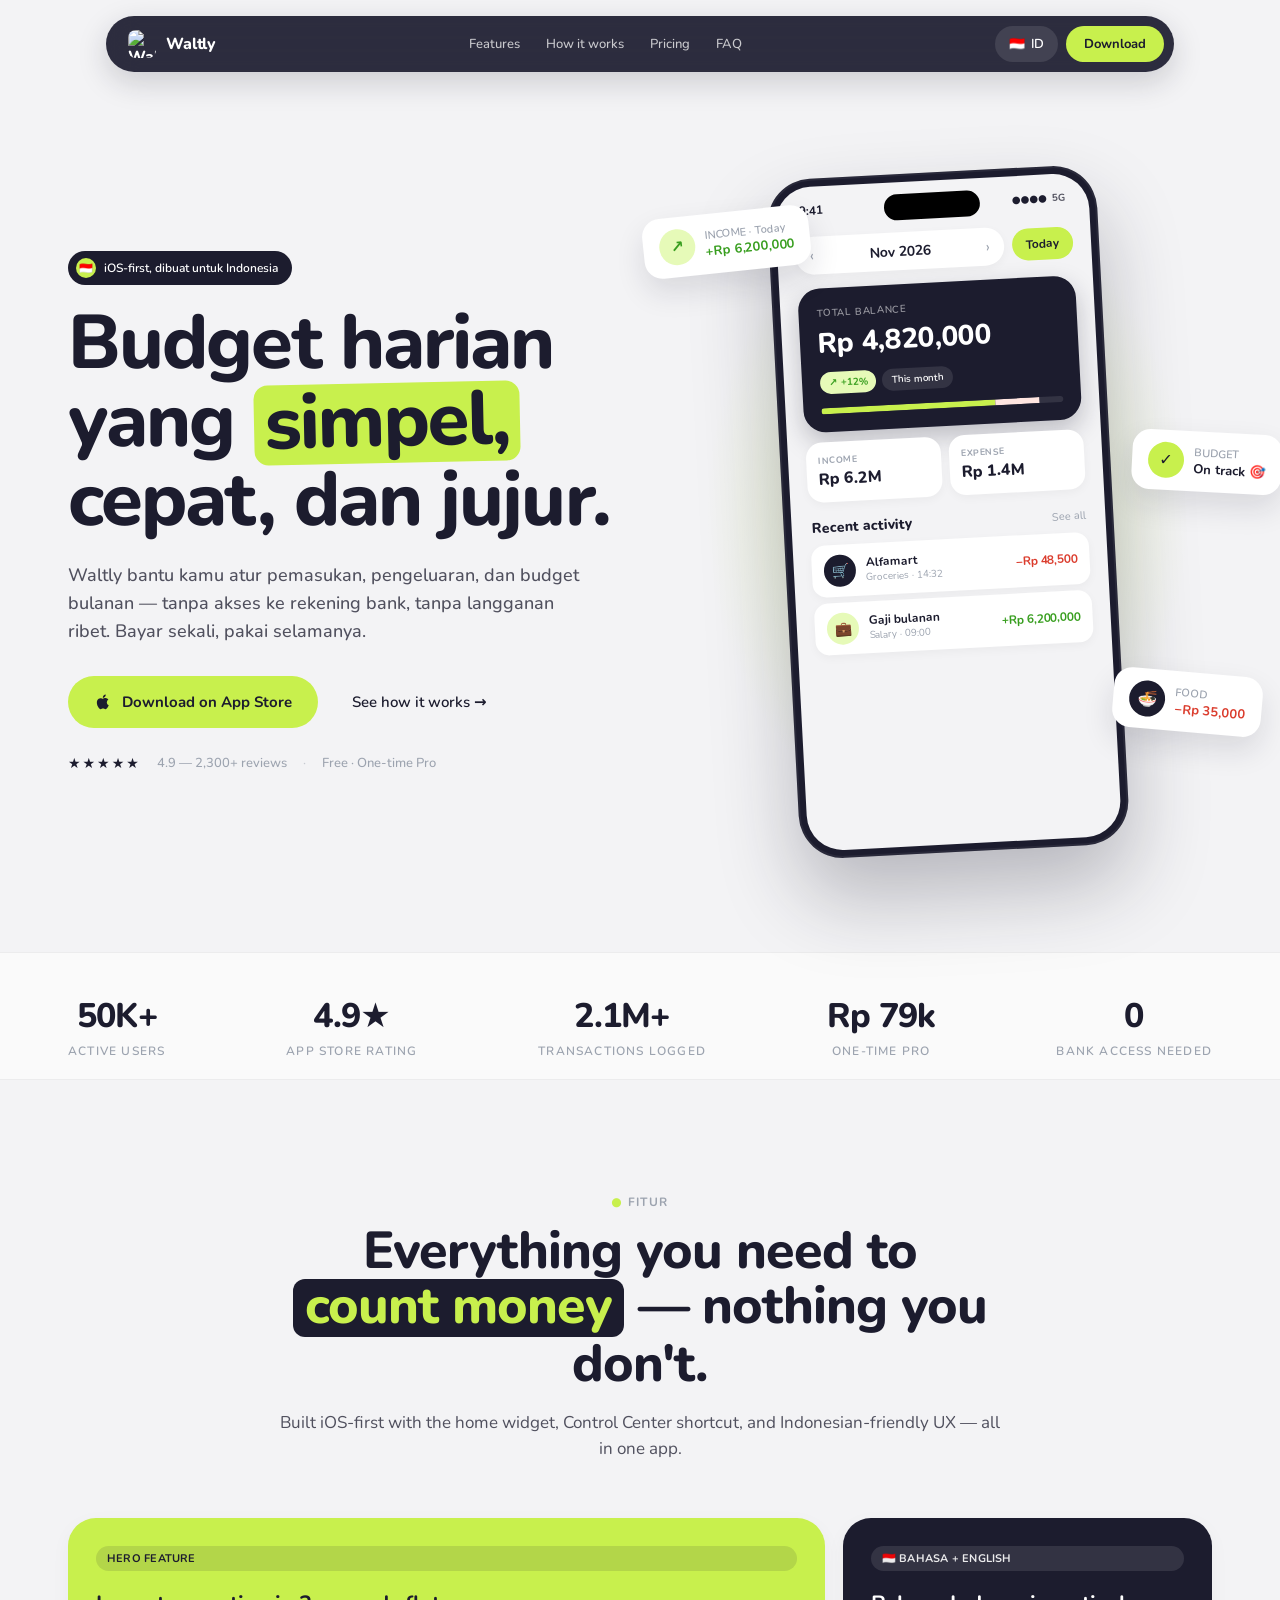
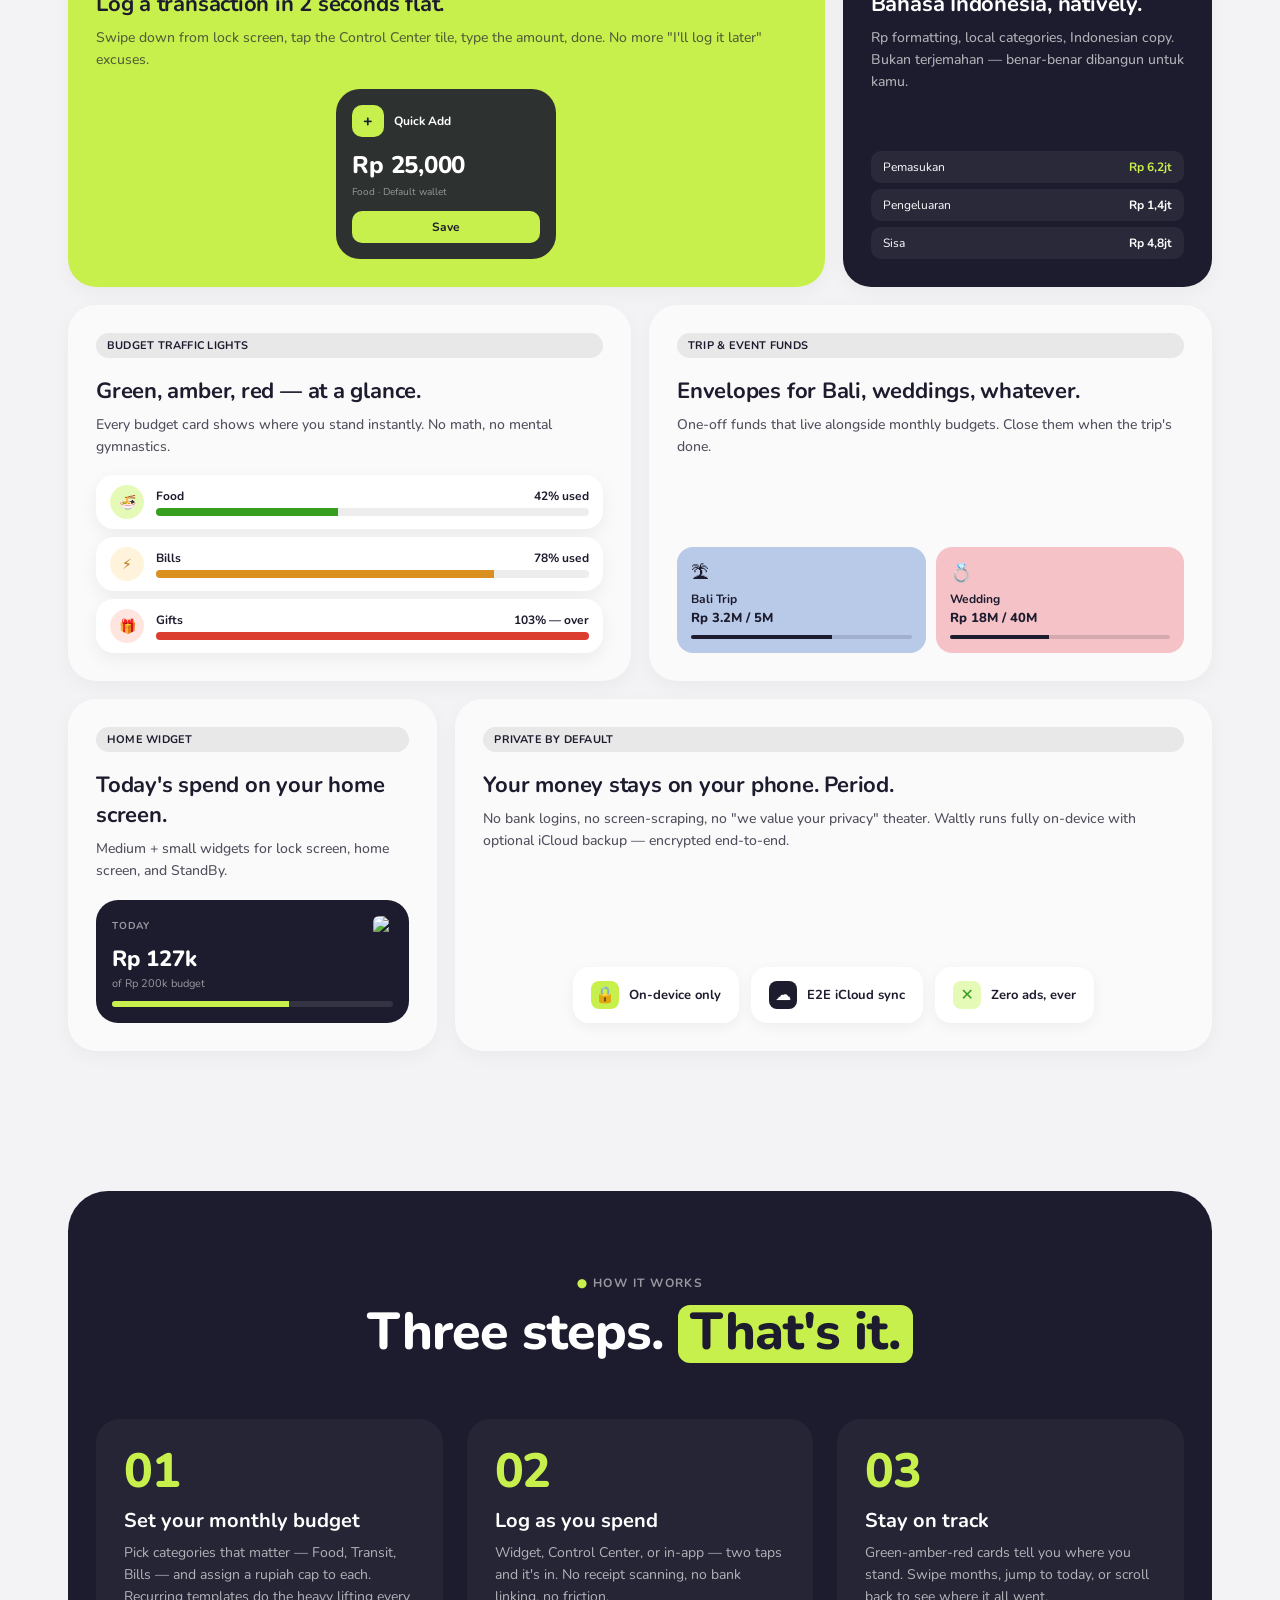
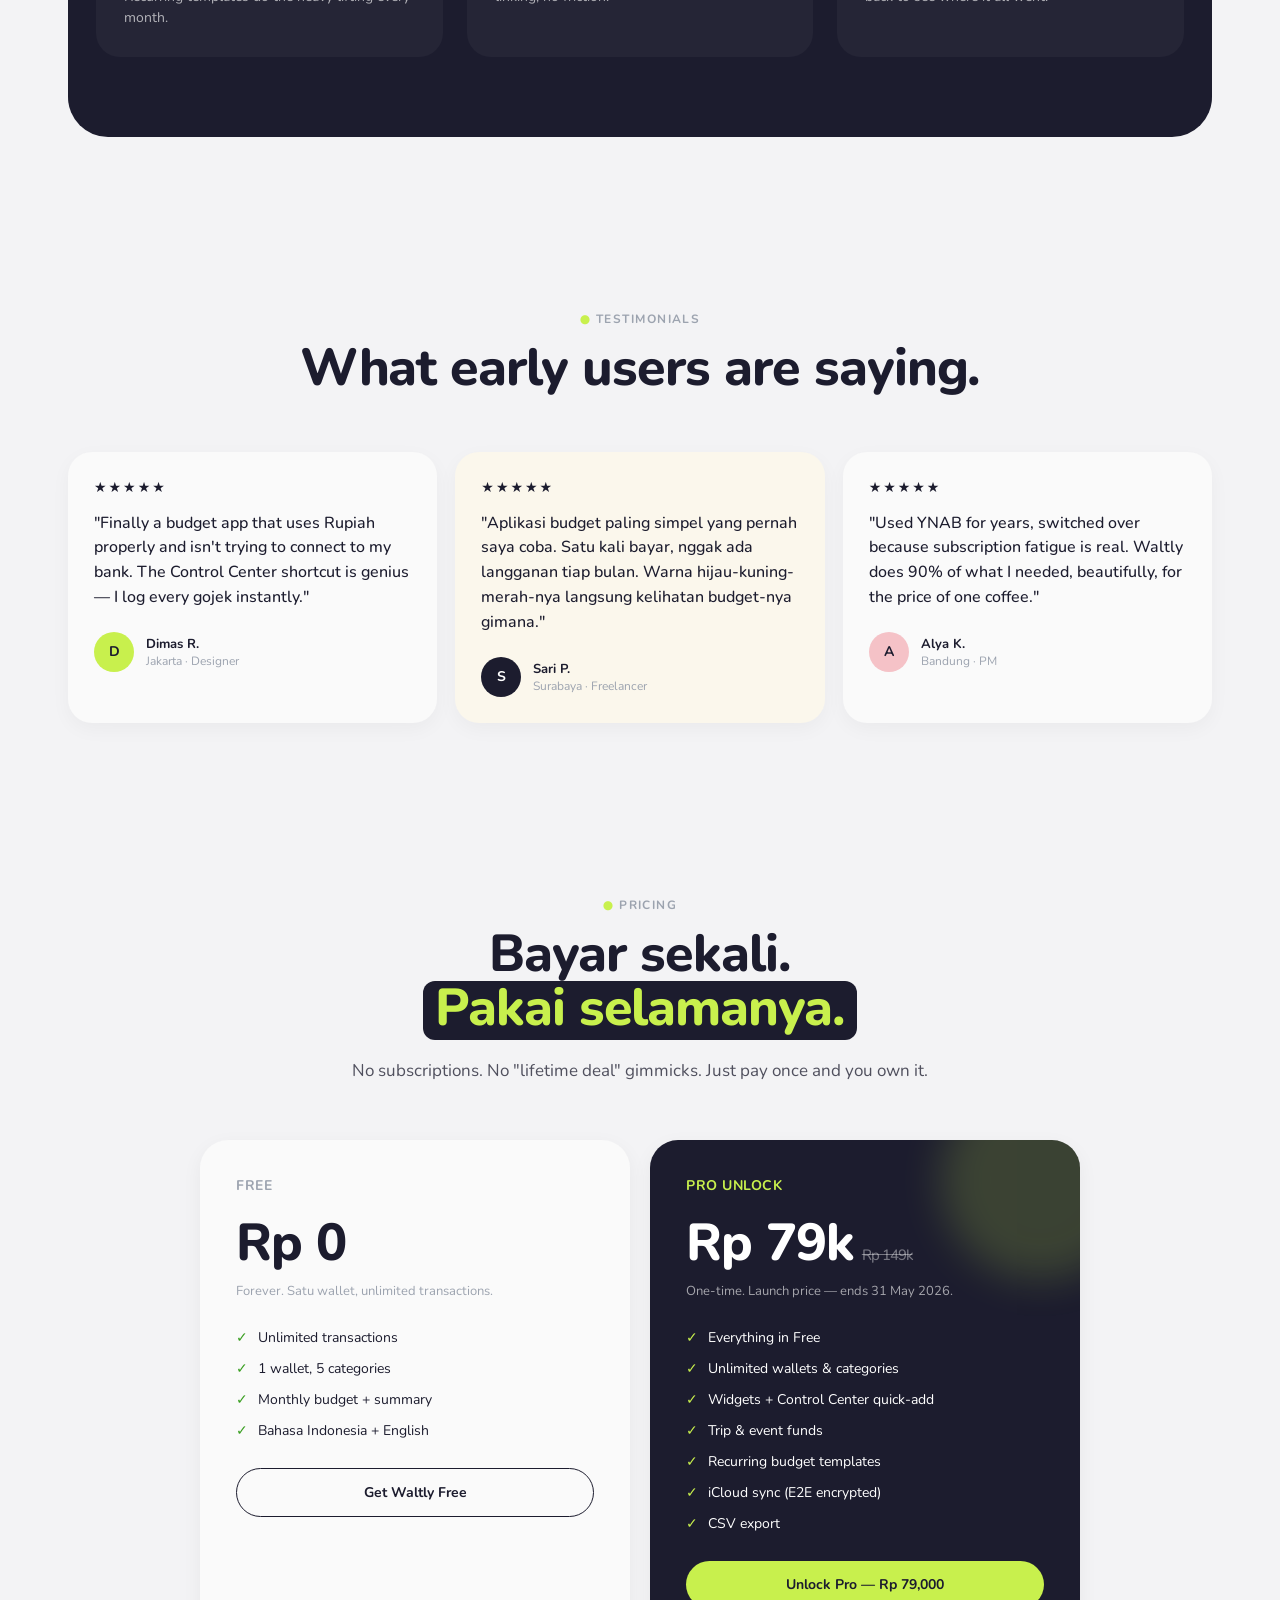
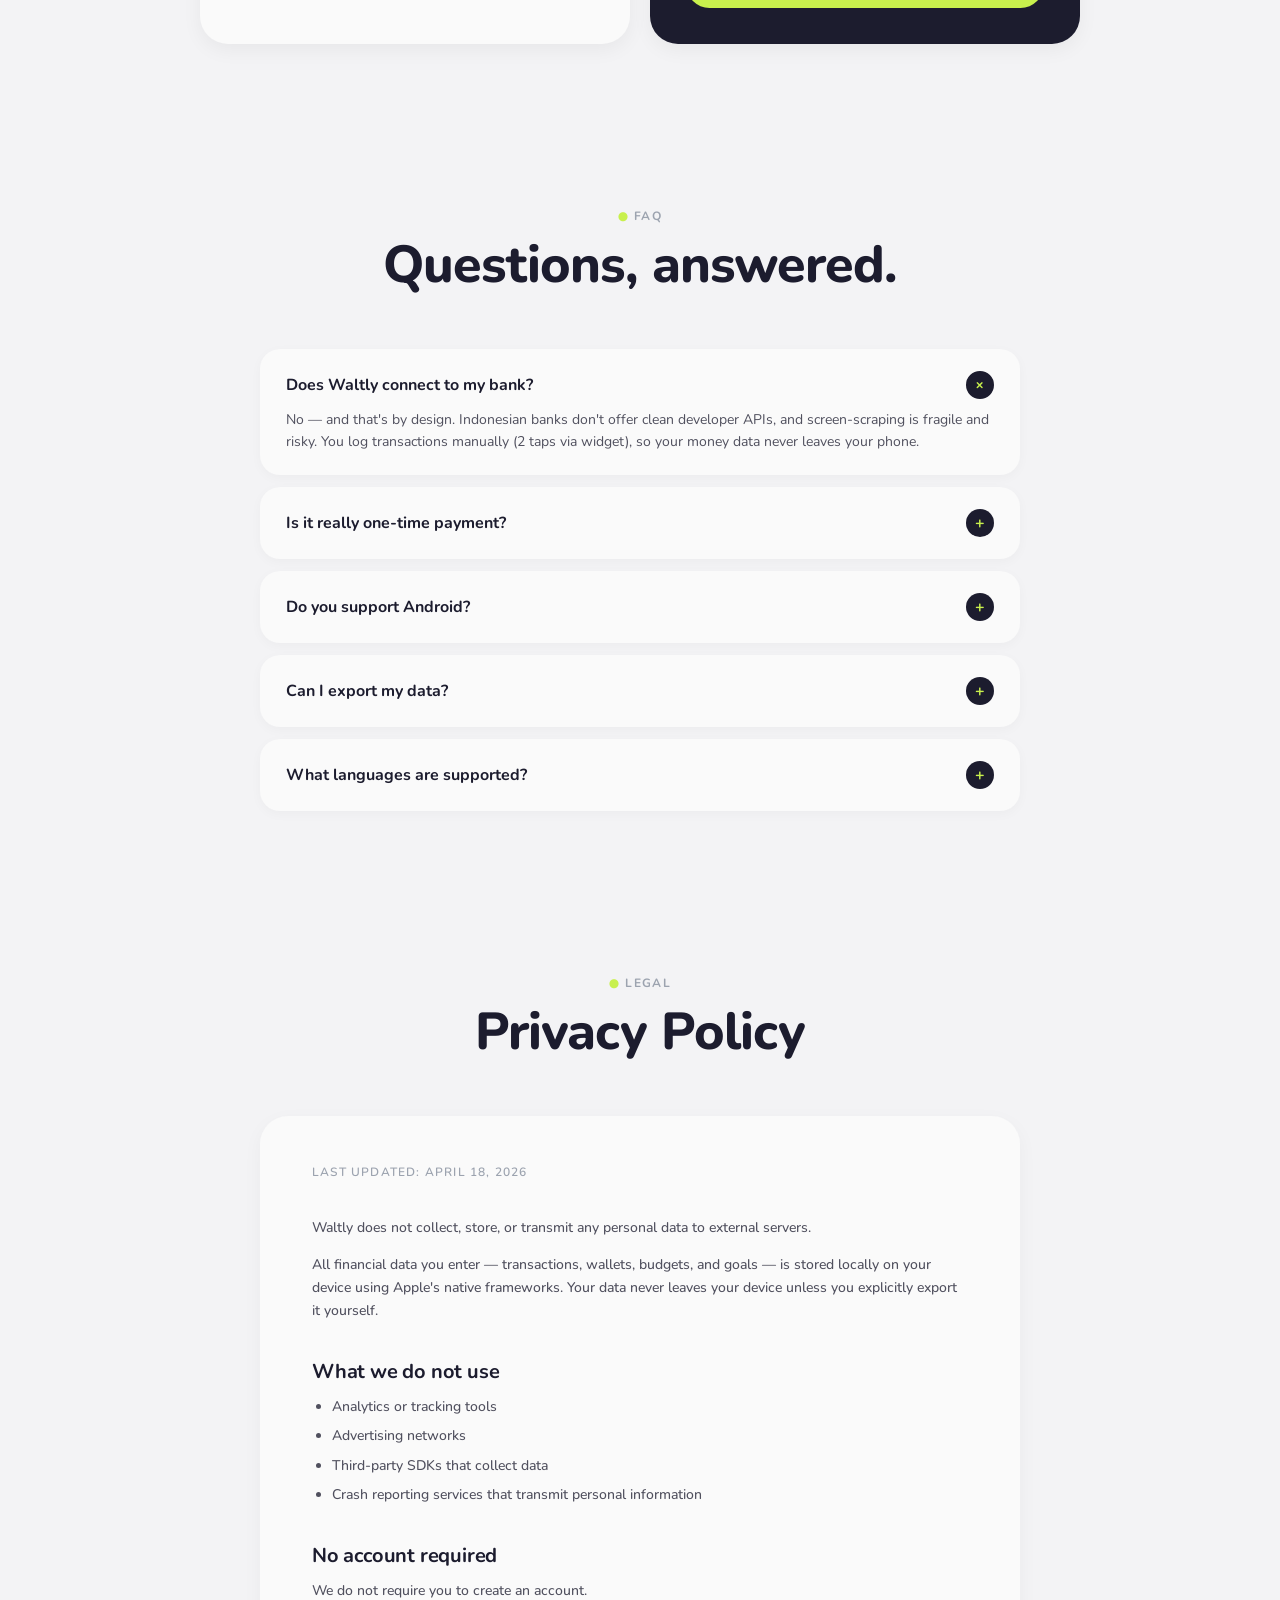
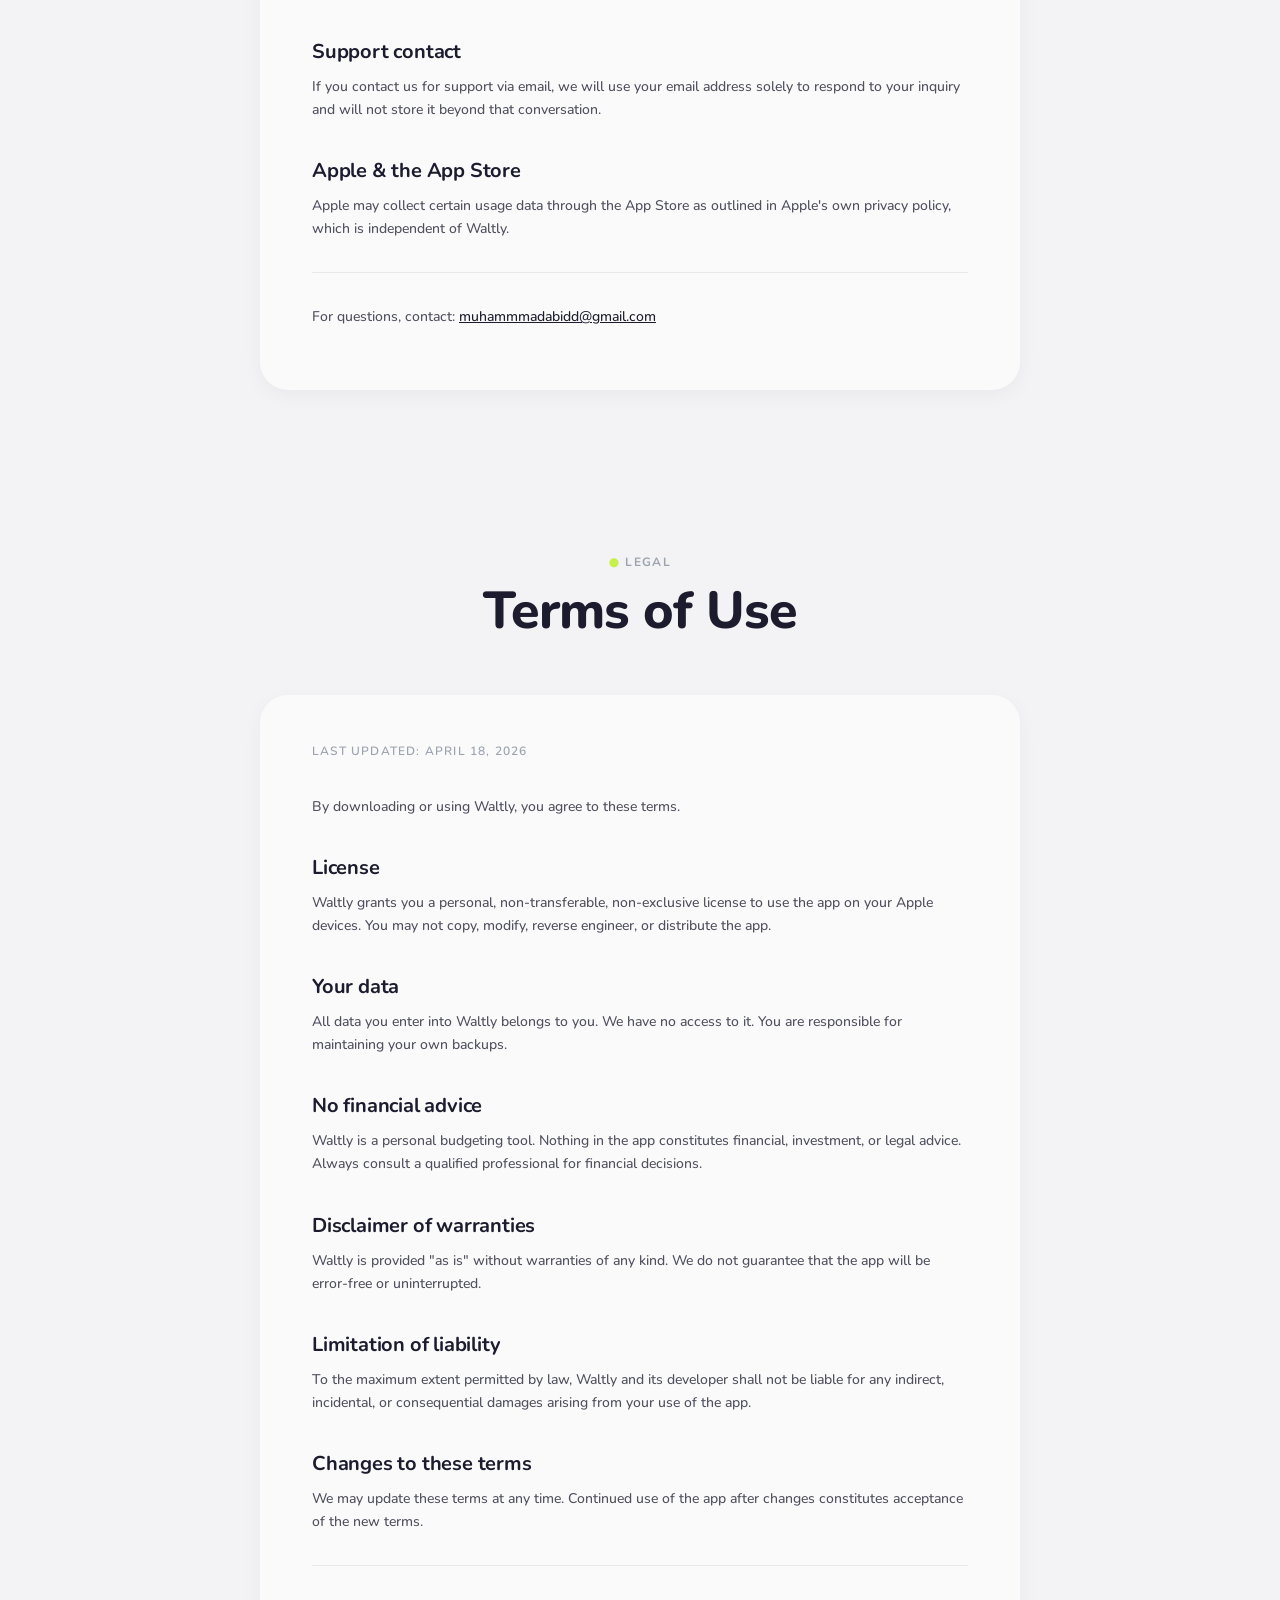
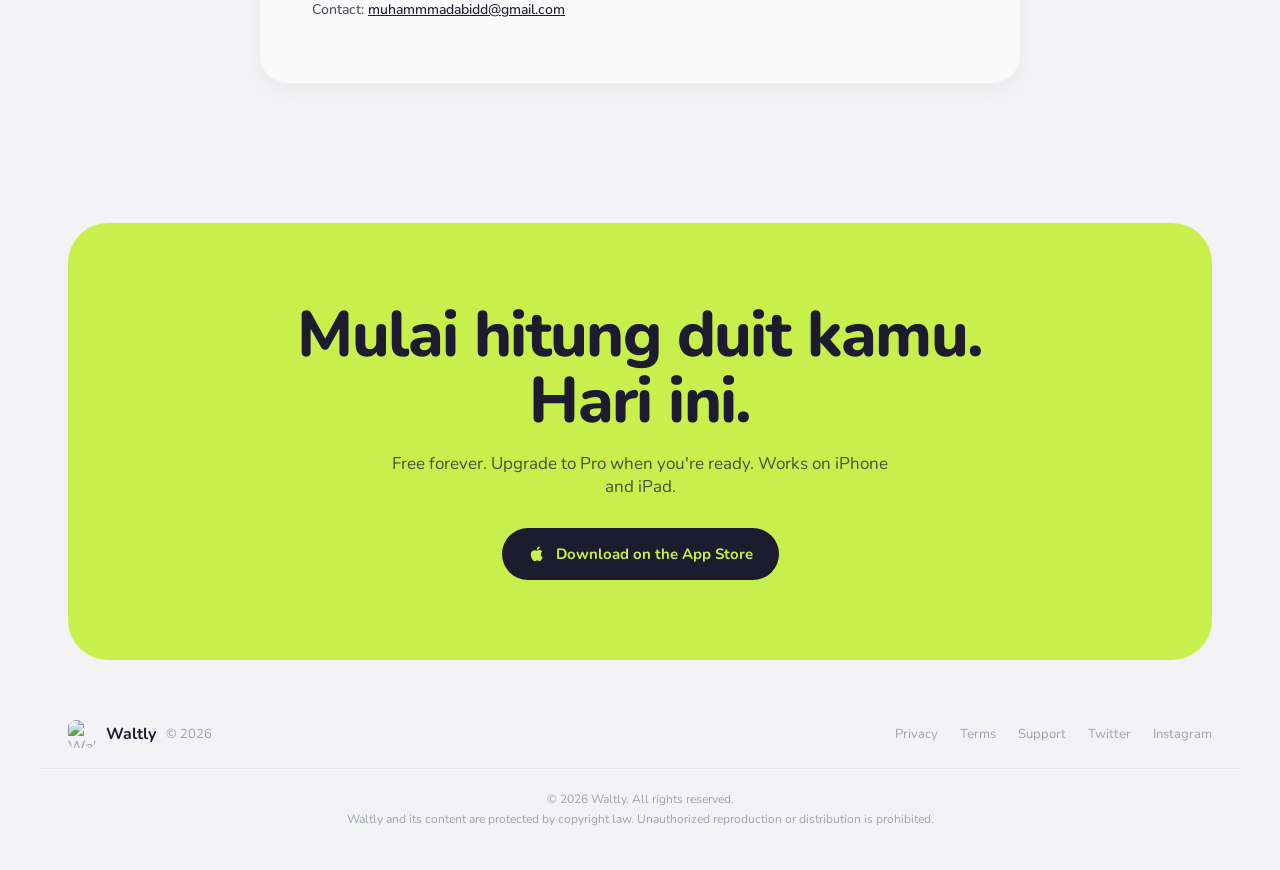
==== main.html @ d45d7f5f "Refactor landing page: split HTML into separate CSS/JS files and update UI - Extract inline <style> " ====
<!doctype html>
<html lang="en">

<head>
  <meta charset="utf-8">
  <meta name="viewport" content="width=device-width, initial-scale=1">
  <title>Waltly — Budget harian yang simpel & jujur</title>
  <link rel="stylesheet" href="colors_and_type.css">
  <link rel="stylesheet" href="style.css">
  <!-- index.html -->
  <script src="script.js"></script>

</head>

<body>

  <!-- NAV -->
  <nav class="nav">
    <div class="nav-inner">
      <a href="#" class="brand">
        <img src="assets/logo.jpg" alt="Waltly" class="brand-mark">
        Waltly
      </a>
      <div class="nav-links">
        <a href="#features" data-i18n="nav_features">Features</a>
        <a href="#how" data-i18n="nav_how">How it works</a>
        <a href="#pricing" data-i18n="nav_pricing">Pricing</a>
        <a href="#faq" data-i18n="nav_faq">FAQ</a>
      </div>
      <div class="nav-end">
        <div class="lang-dropdown" id="lang-dropdown">
          <button class="lang-btn" id="lang-btn" onclick="toggleLangMenu(event)">
            <span id="lang-flag">🇮🇩</span><span id="lang-label">ID</span>
          </button>
          <div class="lang-menu" id="lang-menu">
            <button onclick="setLang('id', event)" data-lang="id">🇮🇩 &nbsp;Indonesia</button>
            <button onclick="setLang('en', event)" data-lang="en">🇬🇧 &nbsp;English</button>
            <button onclick="setLang('ja', event)" data-lang="ja">🇯🇵 &nbsp;日本語</button>
            <button onclick="setLang('es', event)" data-lang="es">🇪🇸 &nbsp;Español</button>
            <button onclick="setLang('zh', event)" data-lang="zh">🇨🇳 &nbsp;中文</button>
          </div>
        </div>
        <a href="#download" class="nav-cta" data-i18n="nav_download">Download</a>
      </div>
    </div>
  </nav>

  <!-- HERO -->
  <section class="hero">
    <div class="wrap">
      <div class="hero-grid">
        <div>
          <span class="eyebrow"><span class="dot">🇮🇩</span><span data-i18n="hero_eyebrow">iOS-first, dibuat untuk
              Indonesia</span></span>
          <h1 data-i18n-html="hero_h1">Budget harian yang <span class="hl">simpel,</span> cepat, dan jujur.</h1>
          <p class="hero-sub" data-i18n="hero_sub">Waltly bantu kamu atur pemasukan, pengeluaran, dan budget bulanan —
            tanpa akses ke rekening bank, tanpa langganan ribet. Bayar sekali, pakai selamanya.</p>
          <div class="hero-ctas">
            <a href="#download" class="btn-lime">
              <svg width="18" height="18" viewBox="0 0 24 24" fill="currentColor">
                <path
                  d="M17.05 12.5a4.44 4.44 0 012.12-3.73 4.55 4.55 0 00-3.58-1.95c-1.52-.16-2.97.89-3.75.89-.79 0-1.97-.87-3.25-.85a4.78 4.78 0 00-4.02 2.45c-1.72 2.98-.44 7.37 1.23 9.78.82 1.18 1.79 2.5 3.07 2.45 1.24-.05 1.7-.79 3.2-.79 1.48 0 1.9.79 3.21.76 1.33-.02 2.17-1.19 2.98-2.38a10.47 10.47 0 001.36-2.78 4.3 4.3 0 01-2.57-3.85zM14.66 5.16a4.3 4.3 0 001-3.16 4.42 4.42 0 00-2.86 1.48 4.07 4.07 0 00-1.02 3.04 3.64 3.64 0 002.88-1.36z" />
              </svg>
              <span data-i18n="hero_cta_dl">Download on App Store</span>
            </a>
            <a href="#how" class="btn-ghost" data-i18n="hero_cta_how">See how it works →</a>
          </div>
          <div class="hero-meta">
            <span class="stars">★★★★★</span>
            <span data-i18n="hero_reviews">4.9 — 2,300+ reviews</span>
            <span style="opacity:0.5">·</span>
            <span data-i18n="hero_price">Free · One-time Pro</span>
          </div>
        </div>

        <div class="phone-wrap">
          <div class="float-badge fb-1">
            <div class="fb-icon" style="background:var(--hd-income-tint); color:var(--hd-income-text);">↗</div>
            <div>
              <div style="font-size:11px; color:var(--hd-muted); font-weight:600;" data-i18n="badge_income">INCOME ·
                Today</div>
              <div class="money money-inc">+Rp 6,200,000</div>
            </div>
          </div>
          <div class="float-badge fb-3">
            <div class="fb-icon" style="background:var(--hd-lime); color:var(--hd-dark);">✓</div>
            <div>
              <div style="font-size:11px; color:var(--hd-muted); font-weight:600;" data-i18n="badge_budget">BUDGET</div>
              <div style="font-weight:700;" data-i18n="badge_on_track">On track 🎯</div>
            </div>
          </div>
          <div class="float-badge fb-2">
            <div class="fb-icon" style="background:var(--hd-dark); color:#fff;">🍜</div>
            <div>
              <div style="font-size:11px; color:var(--hd-muted); font-weight:600;" data-i18n="badge_food">FOOD</div>
              <div class="money money-exp">−Rp 35,000</div>
            </div>
          </div>

          <div class="phone">
            <div class="phone-inner">
              <div class="notch"></div>
              <div class="sbar">
                <span>9:41</span>
                <span style="display:flex; gap:5px; align-items:center;">
                  <span style="font-size:10px;">●●●●</span>
                  <span style="font-size:10px; opacity:0.75;">5G</span>
                </span>
              </div>
              <div class="phone-body">
                <!-- Period pill -->
                <div style="display:flex; align-items:center; gap:8px; margin:4px 0 14px;">
                  <div
                    style="flex:1; background:#fff; border-radius:999px; padding:8px 14px; display:flex; align-items:center; justify-content:space-between; box-shadow:0 3px 10px rgba(0,0,0,0.04);">
                    <span style="color:var(--hd-muted); font-size:16px;">‹</span>
                    <span style="font-weight:700; font-size:14px;">Nov 2026</span>
                    <span style="color:var(--hd-muted); font-size:16px;">›</span>
                  </div>
                  <div
                    style="background:var(--hd-lime); color:var(--hd-dark); padding:8px 14px; border-radius:999px; font-weight:700; font-size:12px;">
                    Today</div>
                </div>

                <!-- Dark balance card -->
                <div
                  style="background:var(--hd-dark); color:#fff; border-radius:22px; padding:18px; box-shadow:0 10px 24px rgba(28,28,46,0.25);">
                  <div
                    style="font-size:10px; font-weight:600; letter-spacing:0.06em; text-transform:uppercase; color:rgba(255,255,255,0.55);">
                    Total balance</div>
                  <div
                    style="font-size:28px; font-weight:800; letter-spacing:-0.01em; margin-top:4px; font-variant-numeric:tabular-nums;">
                    Rp 4,820,000</div>
                  <div style="display:flex; gap:6px; margin-top:10px;">
                    <span
                      style="background:var(--hd-income-tint); color:var(--hd-income-text); padding:4px 9px; border-radius:999px; font-size:10px; font-weight:700;">↗
                      +12%</span>
                    <span
                      style="background:rgba(255,255,255,0.1); color:#fff; padding:4px 9px; border-radius:999px; font-size:10px; font-weight:600;">This
                      month</span>
                  </div>
                  <div
                    style="margin-top:14px; height:6px; background:rgba(255,255,255,0.1); border-radius:999px; overflow:hidden; display:flex;">
                    <div style="width:72%; background:var(--hd-lime);"></div>
                    <div style="width:18%; background:var(--hd-expense-tint);"></div>
                  </div>
                </div>

                <!-- Stat tiles -->
                <div style="display:grid; grid-template-columns:1fr 1fr; gap:8px; margin-top:10px;">
                  <div
                    style="background:#fff; border-radius:16px; padding:12px; box-shadow:0 3px 10px rgba(0,0,0,0.04);">
                    <div
                      style="font-size:9px; font-weight:700; letter-spacing:0.06em; text-transform:uppercase; color:var(--hd-muted);">
                      Income</div>
                    <div style="font-size:16px; font-weight:800; margin-top:2px; font-variant-numeric:tabular-nums;">Rp
                      6.2M</div>
                  </div>
                  <div
                    style="background:#fff; border-radius:16px; padding:12px; box-shadow:0 3px 10px rgba(0,0,0,0.04);">
                    <div
                      style="font-size:9px; font-weight:700; letter-spacing:0.06em; text-transform:uppercase; color:var(--hd-muted);">
                      Expense</div>
                    <div style="font-size:16px; font-weight:800; margin-top:2px; font-variant-numeric:tabular-nums;">Rp
                      1.4M</div>
                  </div>
                </div>

                <!-- Recent -->
                <div style="display:flex; justify-content:space-between; align-items:baseline; margin:16px 2px 8px;">
                  <div style="font-size:14px; font-weight:800;">Recent activity</div>
                  <div style="font-size:11px; color:var(--hd-muted);">See all</div>
                </div>
                <div style="display:flex; flex-direction:column; gap:6px;">
                  <div
                    style="background:#fff; border-radius:14px; padding:10px 12px; display:flex; align-items:center; gap:10px; box-shadow:0 3px 10px rgba(0,0,0,0.04);">
                    <div
                      style="width:32px; height:32px; border-radius:50%; background:var(--hd-dark); color:#fff; display:flex; align-items:center; justify-content:center; font-size:14px;">
                      🛒</div>
                    <div style="flex:1;">
                      <div style="font-size:12px; font-weight:700;">Alfamart</div>
                      <div style="font-size:10px; color:var(--hd-muted);">Groceries · 14:32</div>
                    </div>
                    <div class="money money-exp" style="font-size:12px;">−Rp 48,500</div>
                  </div>
                  <div
                    style="background:#fff; border-radius:14px; padding:10px 12px; display:flex; align-items:center; gap:10px; box-shadow:0 3px 10px rgba(0,0,0,0.04);">
                    <div
                      style="width:32px; height:32px; border-radius:50%; background:var(--hd-income-tint); color:var(--hd-income-text); display:flex; align-items:center; justify-content:center; font-size:14px;">
                      💼</div>
                    <div style="flex:1;">
                      <div style="font-size:12px; font-weight:700;">Gaji bulanan</div>
                      <div style="font-size:10px; color:var(--hd-muted);">Salary · 09:00</div>
                    </div>
                    <div class="money money-inc" style="font-size:12px;">+Rp 6,200,000</div>
                  </div>
                </div>
              </div>
            </div>
          </div>
        </div>
      </div>
    </div>
  </section>

  <!-- PROOF STRIP -->
  <section class="proof">
    <div class="wrap proof-row">
      <div class="proof-stat">
        <div class="proof-num">50K+</div>
        <div class="proof-lab" data-i18n="proof_users">Active users</div>
      </div>
      <div class="proof-stat">
        <div class="proof-num">4.9★</div>
        <div class="proof-lab" data-i18n="proof_rating">App Store rating</div>
      </div>
      <div class="proof-stat">
        <div class="proof-num">2.1M+</div>
        <div class="proof-lab" data-i18n="proof_tx">Transactions logged</div>
      </div>
      <div class="proof-stat">
        <div class="proof-num">Rp 79k</div>
        <div class="proof-lab" data-i18n="proof_pro">One-time Pro</div>
      </div>
      <div class="proof-stat">
        <div class="proof-num">0</div>
        <div class="proof-lab" data-i18n="proof_bank">Bank access needed</div>
      </div>
    </div>
  </section>

  <!-- FEATURES -->
  <section class="features" id="features">
    <div class="wrap">
      <div class="sec-head">
        <div class="sec-eye" data-i18n="feat_eye">Fitur</div>
        <div class="sec-title" data-i18n-html="feat_title">Everything you need to <span class="hl-dark">count
            money</span> — nothing you don't.</div>
        <div class="sec-sub" data-i18n="feat_sub">Built iOS-first with the home widget, Control Center shortcut, and
          Indonesian-friendly UX — all in one app.</div>
      </div>

      <div class="fgrid">
        <!-- Card 1: Quick add (wide, lime) -->
        <div class="fcard fcard--wide fcard--lime">
          <span class="tag-pill" data-i18n="f1_pill">Hero feature</span>
          <h3 data-i18n="f1_h3">Log a transaction in 2 seconds flat.</h3>
          <p data-i18n="f1_p">Swipe down from lock screen, tap the Control Center tile, type the amount, done. No more
            "I'll log it later" excuses.</p>
          <div class="fvisual">
            <!-- Mini Control Center tile mockup -->
            <div
              style="background:rgba(28,28,46,0.9); backdrop-filter:blur(10px); border-radius:24px; padding:16px; width:220px; color:#fff; position:relative;">
              <div style="display:flex; align-items:center; gap:10px; margin-bottom:12px;">
                <div
                  style="width:32px; height:32px; border-radius:10px; background:var(--hd-lime); color:var(--hd-dark); display:flex; align-items:center; justify-content:center; font-weight:800;">
                  +</div>
                <div style="font-size:12px; font-weight:700;">Quick Add</div>
              </div>
              <div style="font-size:24px; font-weight:800; font-variant-numeric:tabular-nums; letter-spacing:-0.01em;">
                Rp 25,000</div>
              <div style="font-size:10px; color:rgba(255,255,255,0.5); margin-top:4px;">Food · Default wallet</div>
              <div
                style="margin-top:12px; background:var(--hd-lime); color:var(--hd-dark); text-align:center; padding:8px; border-radius:10px; font-size:12px; font-weight:700;">
                Save</div>
            </div>
          </div>
        </div>

        <!-- Card 2: Bahasa (narrow, dark) -->
        <div class="fcard fcard--narrow fcard--dark">
          <span class="tag-pill" data-i18n="f2_pill">🇮🇩 Bahasa + English</span>
          <h3 data-i18n="f2_h3">Bahasa Indonesia, natively.</h3>
          <p data-i18n="f2_p">Rp formatting, local categories, Indonesian copy. Bukan terjemahan — benar-benar dibangun
            untuk kamu.</p>
          <div class="fvisual">
            <div style="display:flex; flex-direction:column; gap:6px; width:100%;">
              <div
                style="background:rgba(255,255,255,0.06); padding:8px 12px; border-radius:10px; font-size:12px; display:flex; justify-content:space-between;">
                <span>Pemasukan</span><span class="tnum" style="color:var(--hd-lime); font-weight:700;">Rp 6,2jt</span>
              </div>
              <div
                style="background:rgba(255,255,255,0.06); padding:8px 12px; border-radius:10px; font-size:12px; display:flex; justify-content:space-between;">
                <span>Pengeluaran</span><span class="tnum" style="font-weight:700;">Rp 1,4jt</span>
              </div>
              <div
                style="background:rgba(255,255,255,0.06); padding:8px 12px; border-radius:10px; font-size:12px; display:flex; justify-content:space-between;">
                <span>Sisa</span><span class="tnum" style="font-weight:700;">Rp 4,8jt</span>
              </div>
            </div>
          </div>
        </div>

        <!-- Card 3: Budget thresholds (half) -->
        <div class="fcard fcard--half">
          <span class="tag-pill" data-i18n="f3_pill">Budget traffic lights</span>
          <h3 data-i18n="f3_h3">Green, amber, red — at a glance.</h3>
          <p data-i18n="f3_p">Every budget card shows where you stand instantly. No math, no mental gymnastics.</p>
          <div class="fvisual">
            <div style="display:flex; flex-direction:column; gap:8px; width:100%;">
              <div class="mini-card" style="padding:10px 14px;">
                <div class="mi-icon" style="background:var(--hd-income-tint); color:var(--hd-income-text);">🍜</div>
                <div style="flex:1;">
                  <div
                    style="display:flex; justify-content:space-between; font-size:12px; font-weight:700; margin-bottom:4px;">
                    <span>Food</span><span class="tnum">42% used</span>
                  </div>
                  <div class="bbar">
                    <div style="width:42%; background:var(--hd-income-text);"></div>
                  </div>
                </div>
              </div>
              <div class="mini-card" style="padding:10px 14px;">
                <div class="mi-icon" style="background:#FFF4DB; color:#B8761B;">⚡</div>
                <div style="flex:1;">
                  <div
                    style="display:flex; justify-content:space-between; font-size:12px; font-weight:700; margin-bottom:4px;">
                    <span>Bills</span><span class="tnum">78% used</span>
                  </div>
                  <div class="bbar">
                    <div style="width:78%; background:#D9901E;"></div>
                  </div>
                </div>
              </div>
              <div class="mini-card" style="padding:10px 14px;">
                <div class="mi-icon" style="background:var(--hd-expense-tint); color:var(--hd-expense-text);">🎁</div>
                <div style="flex:1;">
                  <div
                    style="display:flex; justify-content:space-between; font-size:12px; font-weight:700; margin-bottom:4px;">
                    <span>Gifts</span><span class="tnum">103% — over</span>
                  </div>
                  <div class="bbar">
                    <div style="width:100%; background:var(--hd-expense-text);"></div>
                  </div>
                </div>
              </div>
            </div>
          </div>
        </div>

        <!-- Card 4: Trip funds (half) -->
        <div class="fcard fcard--half">
          <span class="tag-pill" data-i18n="f4_pill">Trip & event funds</span>
          <h3 data-i18n="f4_h3">Envelopes for Bali, weddings, whatever.</h3>
          <p data-i18n="f4_p">One-off funds that live alongside monthly budgets. Close them when the trip's done.</p>
          <div class="fvisual">
            <div style="display:flex; gap:10px; width:100%;">
              <div style="flex:1; background:var(--hd-sky); border-radius:16px; padding:14px; color:var(--hd-dark);">
                <div style="font-size:18px;">🏝</div>
                <div style="font-size:12px; font-weight:700; margin-top:6px;">Bali Trip</div>
                <div class="tnum" style="font-size:13px; font-weight:800; margin-top:2px;">Rp 3.2M / 5M</div>
                <div
                  style="margin-top:8px; height:4px; background:rgba(28,28,46,0.15); border-radius:999px; overflow:hidden;">
                  <div style="width:64%; height:100%; background:var(--hd-dark);"></div>
                </div>
              </div>
              <div style="flex:1; background:var(--hd-blush); border-radius:16px; padding:14px; color:var(--hd-dark);">
                <div style="font-size:18px;">💍</div>
                <div style="font-size:12px; font-weight:700; margin-top:6px;">Wedding</div>
                <div class="tnum" style="font-size:13px; font-weight:800; margin-top:2px;">Rp 18M / 40M</div>
                <div
                  style="margin-top:8px; height:4px; background:rgba(28,28,46,0.15); border-radius:999px; overflow:hidden;">
                  <div style="width:45%; height:100%; background:var(--hd-dark);"></div>
                </div>
              </div>
            </div>
          </div>
        </div>

        <!-- Card 5: Widget (narrow) -->
        <div class="fcard fcard--narrow">
          <span class="tag-pill" data-i18n="f5_pill">Home widget</span>
          <h3 data-i18n="f5_h3">Today's spend on your home screen.</h3>
          <p data-i18n="f5_p">Medium + small widgets for lock screen, home screen, and StandBy.</p>
          <div class="fvisual">
            <div style="background:var(--hd-dark); color:#fff; border-radius:22px; padding:16px; width:100%;">
              <div style="display:flex; justify-content:space-between; align-items:center;">
                <div
                  style="font-size:10px; font-weight:700; color:rgba(255,255,255,0.55); text-transform:uppercase; letter-spacing:0.08em;">
                  Today</div>
                <img src="assets/logo.jpg" alt="Waltly"
                  style="width:20px; height:20px; border-radius:6px; object-fit:cover; display:block;">
              </div>
              <div class="tnum" style="font-size:22px; font-weight:800; margin-top:8px;">Rp 127k</div>
              <div style="font-size:11px; color:rgba(255,255,255,0.55); margin-top:2px;">of Rp 200k budget</div>
              <div
                style="margin-top:10px; height:6px; background:rgba(255,255,255,0.1); border-radius:999px; overflow:hidden;">
                <div style="width:63%; height:100%; background:var(--hd-lime);"></div>
              </div>
            </div>
          </div>
        </div>

        <!-- Card 6: Privacy (wide) -->
        <div class="fcard fcard--wide">
          <span class="tag-pill" data-i18n="f6_pill">Private by default</span>
          <h3 data-i18n="f6_h3">Your money stays on your phone. Period.</h3>
          <p data-i18n="f6_p">No bank logins, no screen-scraping, no "we value your privacy" theater. Waltly runs fully
            on-device with optional iCloud backup — encrypted end-to-end.</p>
          <div class="fvisual">
            <div style="display:flex; gap:12px; align-items:center; width:100%; justify-content:center;">
              <div
                style="background:#fff; border-radius:16px; padding:14px 18px; box-shadow:0 4px 14px rgba(0,0,0,0.05); display:flex; align-items:center; gap:10px;">
                <div
                  style="width:28px; height:28px; border-radius:8px; background:var(--hd-lime); color:var(--hd-dark); display:flex; align-items:center; justify-content:center;">
                  🔒</div>
                <div style="font-size:13px; font-weight:700;">On-device only</div>
              </div>
              <div
                style="background:#fff; border-radius:16px; padding:14px 18px; box-shadow:0 4px 14px rgba(0,0,0,0.05); display:flex; align-items:center; gap:10px;">
                <div
                  style="width:28px; height:28px; border-radius:8px; background:var(--hd-dark); color:#fff; display:flex; align-items:center; justify-content:center;">
                  ☁</div>
                <div style="font-size:13px; font-weight:700;">E2E iCloud sync</div>
              </div>
              <div
                style="background:#fff; border-radius:16px; padding:14px 18px; box-shadow:0 4px 14px rgba(0,0,0,0.05); display:flex; align-items:center; gap:10px;">
                <div
                  style="width:28px; height:28px; border-radius:8px; background:var(--hd-income-tint); color:var(--hd-income-text); display:flex; align-items:center; justify-content:center;">
                  ✕</div>
                <div style="font-size:13px; font-weight:700;">Zero ads, ever</div>
              </div>
            </div>
          </div>
        </div>
      </div>
    </div>
  </section>

  <!-- HOW IT WORKS -->
  <section class="wrap" id="how">
    <div class="steps">
      <div class="sec-head">
        <div class="sec-eye" data-i18n="how_eye">How it works</div>
        <div class="sec-title" style="color:#fff;" data-i18n-html="how_title">Three steps. <span class="hl-dark">That's
            it.</span></div>
      </div>
      <div class="wrap step-row">
        <div class="step">
          <div class="step-num">01</div>
          <h4 data-i18n="s1_h4">Set your monthly budget</h4>
          <p data-i18n="s1_p">Pick categories that matter — Food, Transit, Bills — and assign a rupiah cap to each.
            Recurring templates do the heavy lifting every month.</p>
        </div>
        <div class="step">
          <div class="step-num">02</div>
          <h4 data-i18n="s2_h4">Log as you spend</h4>
          <p data-i18n="s2_p">Widget, Control Center, or in-app — two taps and it's in. No receipt scanning, no bank
            linking, no friction.</p>
        </div>
        <div class="step">
          <div class="step-num">03</div>
          <h4 data-i18n="s3_h4">Stay on track</h4>
          <p data-i18n="s3_p">Green-amber-red cards tell you where you stand. Swipe months, jump to today, or scroll
            back to see where it all went.</p>
        </div>
      </div>
    </div>
  </section>

  <!-- TESTIMONIALS -->
  <section class="tess">
    <div class="wrap">
      <div class="sec-head">
        <div class="sec-eye" data-i18n="tess_eye">Testimonials</div>
        <div class="sec-title" data-i18n="tess_title">What early users are saying.</div>
      </div>
      <div class="tess-grid">
        <div class="tess-card">
          <div class="stars">★★★★★</div>
          <div class="tess-quote" style="margin-top:14px;" data-i18n="t1_q">"Finally a budget app that uses Rupiah
            properly and isn't trying to connect to my bank. The Control Center shortcut is genius — I log every gojek
            instantly."</div>
          <div class="tess-who">
            <div class="tess-av" style="background:var(--hd-lime); color:var(--hd-dark);">D</div>
            <div>
              <div class="tess-name">Dimas R.</div>
              <div class="tess-role" data-i18n="t1_role">Jakarta · Designer</div>
            </div>
          </div>
        </div>
        <div class="tess-card alt">
          <div class="stars">★★★★★</div>
          <div class="tess-quote" style="margin-top:14px;" data-i18n="t2_q">"Aplikasi budget paling simpel yang pernah
            saya coba. Satu kali bayar, nggak ada langganan tiap bulan. Warna hijau-kuning-merah-nya langsung kelihatan
            budget-nya gimana."</div>
          <div class="tess-who">
            <div class="tess-av" style="background:var(--hd-dark);">S</div>
            <div>
              <div class="tess-name">Sari P.</div>
              <div class="tess-role" data-i18n="t2_role">Surabaya · Freelancer</div>
            </div>
          </div>
        </div>
        <div class="tess-card">
          <div class="stars">★★★★★</div>
          <div class="tess-quote" style="margin-top:14px;" data-i18n="t3_q">"Used YNAB for years, switched over because
            subscription fatigue is real. Waltly does 90% of what I needed, beautifully, for the price of one coffee."
          </div>
          <div class="tess-who">
            <div class="tess-av" style="background:var(--hd-blush); color:var(--hd-dark);">A</div>
            <div>
              <div class="tess-name">Alya K.</div>
              <div class="tess-role" data-i18n="t3_role">Bandung · PM</div>
            </div>
          </div>
        </div>
      </div>
    </div>
  </section>

  <!-- PRICING -->
  <section class="price" id="pricing">
    <div class="wrap">
      <div class="sec-head">
        <div class="sec-eye" data-i18n="price_eye">Pricing</div>
        <div class="sec-title" data-i18n-html="price_title">Bayar sekali. <span class="hl-dark">Pakai selamanya.</span>
        </div>
        <div class="sec-sub" data-i18n="price_sub">No subscriptions. No "lifetime deal" gimmicks. Just pay once and you
          own it.</div>
      </div>
      <div class="price-grid">
        <div class="price-card">
          <div class="price-name" data-i18n="free_name">Free</div>
          <div class="price-big">Rp 0<span class="price-strike"></span></div>
          <div class="price-sub" data-i18n="free_sub">Forever. Satu wallet, unlimited transactions.</div>
          <ul class="price-list">
            <li><span class="price-check">✓</span> <span data-i18n="free_f1">Unlimited transactions</span></li>
            <li><span class="price-check">✓</span> <span data-i18n="free_f2">1 wallet, 5 categories</span></li>
            <li><span class="price-check">✓</span> <span data-i18n="free_f3">Monthly budget + summary</span></li>
            <li><span class="price-check">✓</span> <span data-i18n="free_f4">Bahasa Indonesia + English</span></li>
          </ul>
          <button class="price-btn outline" data-i18n="free_btn">Get Waltly Free</button>
        </div>
        <div class="price-card pro">
          <div class="price-name" data-i18n="pro_name">Pro Unlock</div>
          <div class="price-big">Rp 79k<span class="price-strike" style="color:rgba(255,255,255,0.4);">Rp 149k</span>
          </div>
          <div class="price-sub" data-i18n="pro_sub">One-time. Launch price — ends 31 May 2026.</div>
          <ul class="price-list">
            <li><span class="price-check">✓</span> <span data-i18n="pro_f1">Everything in Free</span></li>
            <li><span class="price-check">✓</span> <span data-i18n="pro_f2">Unlimited wallets & categories</span></li>
            <li><span class="price-check">✓</span> <span data-i18n="pro_f3">Widgets + Control Center quick-add</span>
            </li>
            <li><span class="price-check">✓</span> <span data-i18n="pro_f4">Trip & event funds</span></li>
            <li><span class="price-check">✓</span> <span data-i18n="pro_f5">Recurring budget templates</span></li>
            <li><span class="price-check">✓</span> <span data-i18n="pro_f6">iCloud sync (E2E encrypted)</span></li>
            <li><span class="price-check">✓</span> <span data-i18n="pro_f7">CSV export</span></li>
          </ul>
          <button class="price-btn lime" data-i18n="pro_btn">Unlock Pro — Rp 79,000</button>
        </div>
      </div>
    </div>
  </section>

  <!-- FAQ -->
  <section class="faq" id="faq">
    <div class="wrap">
      <div class="sec-head">
        <div class="sec-eye" data-i18n="faq_eye">FAQ</div>
        <div class="sec-title" data-i18n="faq_title">Questions, answered.</div>
      </div>
      <div class="faq-list">
        <div class="faq-item open">
          <div class="faq-q"><span data-i18n="faq1_q">Does Waltly connect to my bank?</span> <span
              class="faq-chev">+</span></div>
          <div class="faq-a" data-i18n="faq1_a">No — and that's by design. Indonesian banks don't offer clean developer
            APIs, and screen-scraping is fragile and risky. You log transactions manually (2 taps via widget), so your
            money data never leaves your phone.</div>
        </div>
        <div class="faq-item">
          <div class="faq-q"><span data-i18n="faq2_q">Is it really one-time payment?</span> <span
              class="faq-chev">+</span></div>
          <div class="faq-a" data-i18n="faq2_a">Yes. Pay Rp 79,000 once and Pro is yours forever — on every iOS device
            signed in with your Apple ID. No renewal, no surprise charges, no feature held hostage by a subscription.
          </div>
        </div>
        <div class="faq-item">
          <div class="faq-q"><span data-i18n="faq3_q">Do you support Android?</span> <span class="faq-chev">+</span>
          </div>
          <div class="faq-a" data-i18n="faq3_a">Not yet. Waltly is built iOS-first to take full advantage of widgets,
            Control Center, StandBy, and SwiftUI polish. Android is on the roadmap for 2027.</div>
        </div>
        <div class="faq-item">
          <div class="faq-q"><span data-i18n="faq4_q">Can I export my data?</span> <span class="faq-chev">+</span></div>
          <div class="faq-a" data-i18n="faq4_a">Absolutely. Pro users can export full transaction history as CSV at any
            time. Your data is yours — if you ever leave, you walk out with everything.</div>
        </div>
        <div class="faq-item">
          <div class="faq-q"><span data-i18n="faq5_q">What languages are supported?</span> <span
              class="faq-chev">+</span></div>
          <div class="faq-a" data-i18n="faq5_a">Bahasa Indonesia and English at launch. Every label, tooltip, and copy
            string is written natively in both — not machine-translated. More languages coming based on user votes.
          </div>
        </div>
      </div>
    </div>
  </section>

  <!-- PRIVACY POLICY -->
  <section class="legal" id="privacy">
    <div class="wrap">
      <div class="sec-head">
        <div class="sec-eye" data-i18n="legal_eye">Legal</div>
        <div class="sec-title" data-i18n="privacy_title">Privacy Policy</div>
      </div>
      <div class="legal-doc">
        <div class="legal-updated" data-i18n="privacy_updated">Last updated: April 18, 2026</div>

        <p data-i18n="privacy_p1">Waltly does not collect, store, or transmit any personal data to external servers.</p>
        <p data-i18n="privacy_p2">All financial data you enter — transactions, wallets, budgets, and goals — is stored
          locally on your device using Apple's native frameworks. Your data never leaves your device unless you
          explicitly export it yourself.</p>

        <h3 data-i18n="privacy_nouse_h">What we do not use</h3>
        <ul>
          <li data-i18n="privacy_li1">Analytics or tracking tools</li>
          <li data-i18n="privacy_li2">Advertising networks</li>
          <li data-i18n="privacy_li3">Third-party SDKs that collect data</li>
          <li data-i18n="privacy_li4">Crash reporting services that transmit personal information</li>
        </ul>

        <h3 data-i18n="privacy_noacct_h">No account required</h3>
        <p data-i18n="privacy_noacct_p">We do not require you to create an account.</p>

        <h3 data-i18n="privacy_support_h">Support contact</h3>
        <p data-i18n="privacy_support_p">If you contact us for support via email, we will use your email address solely
          to respond to your inquiry and will not store it beyond that conversation.</p>

        <h3 data-i18n="privacy_apple_h">Apple &amp; the App Store</h3>
        <p data-i18n="privacy_apple_p">Apple may collect certain usage data through the App Store as outlined in Apple's
          own privacy policy, which is independent of Waltly.</p>

        <hr>
        <p><span data-i18n="privacy_contact">For questions, contact:</span> <a
            href="mailto:muhammmadabidd@gmail.com">muhammmadabidd@gmail.com</a></p>
      </div>
    </div>
  </section>

  <!-- TERMS OF USE -->
  <section class="legal" id="terms">
    <div class="wrap">
      <div class="sec-head">
        <div class="sec-eye" data-i18n="legal_eye">Legal</div>
        <div class="sec-title" data-i18n="terms_title">Terms of Use</div>
      </div>
      <div class="legal-doc">
        <div class="legal-updated" data-i18n="terms_updated">Last updated: April 18, 2026</div>

        <p data-i18n="terms_intro">By downloading or using Waltly, you agree to these terms.</p>

        <h3 data-i18n="terms_license_h">License</h3>
        <p data-i18n="terms_license_p">Waltly grants you a personal, non-transferable, non-exclusive license to use the
          app on your Apple devices. You may not copy, modify, reverse engineer, or distribute the app.</p>

        <h3 data-i18n="terms_data_h">Your data</h3>
        <p data-i18n="terms_data_p">All data you enter into Waltly belongs to you. We have no access to it. You are
          responsible for maintaining your own backups.</p>

        <h3 data-i18n="terms_advice_h">No financial advice</h3>
        <p data-i18n="terms_advice_p">Waltly is a personal budgeting tool. Nothing in the app constitutes financial,
          investment, or legal advice. Always consult a qualified professional for financial decisions.</p>

        <h3 data-i18n="terms_warranty_h">Disclaimer of warranties</h3>
        <p data-i18n="terms_warranty_p">Waltly is provided "as is" without warranties of any kind. We do not guarantee
          that the app will be error-free or uninterrupted.</p>

        <h3 data-i18n="terms_liability_h">Limitation of liability</h3>
        <p data-i18n="terms_liability_p">To the maximum extent permitted by law, Waltly and its developer shall not be
          liable for any indirect, incidental, or consequential damages arising from your use of the app.</p>

        <h3 data-i18n="terms_changes_h">Changes to these terms</h3>
        <p data-i18n="terms_changes_p">We may update these terms at any time. Continued use of the app after changes
          constitutes acceptance of the new terms.</p>

        <hr>
        <p><span data-i18n="terms_contact">Contact:</span> <a
            href="mailto:muhammmadabidd@gmail.com">muhammmadabidd@gmail.com</a></p>
      </div>
    </div>
  </section>

  <!-- FINAL CTA -->
  <section class="wrap" id="download">
    <div class="final">
      <h2 data-i18n-html="final_h2">Mulai hitung duit kamu.<br>Hari ini.</h2>
      <p data-i18n="final_p">Free forever. Upgrade to Pro when you're ready. Works on iPhone and iPad.</p>
      <a href="#" class="btn-lime">
        <svg width="18" height="18" viewBox="0 0 24 24" fill="currentColor">
          <path
            d="M17.05 12.5a4.44 4.44 0 012.12-3.73 4.55 4.55 0 00-3.58-1.95c-1.52-.16-2.97.89-3.75.89-.79 0-1.97-.87-3.25-.85a4.78 4.78 0 00-4.02 2.45c-1.72 2.98-.44 7.37 1.23 9.78.82 1.18 1.79 2.5 3.07 2.45 1.24-.05 1.7-.79 3.2-.79 1.48 0 1.9.79 3.21.76 1.33-.02 2.17-1.19 2.98-2.38a10.47 10.47 0 001.36-2.78 4.3 4.3 0 01-2.57-3.85zM14.66 5.16a4.3 4.3 0 001-3.16 4.42 4.42 0 00-2.86 1.48 4.07 4.07 0 00-1.02 3.04 3.64 3.64 0 002.88-1.36z" />
        </svg>
        <span data-i18n="final_btn">Download on the App Store</span>
      </a>
    </div>
  </section>

  <!-- FOOTER -->
  <footer>
    <div class="wrap foot-row">
      <div style="display:flex; align-items:center; gap:10px;">
        <img src="assets/logo.jpg" alt="Waltly"
          style="width:28px; height:28px; border-radius:8px; object-fit:cover; display:block;">
        <span style="color:var(--hd-dark); font-weight:700;">Waltly</span>
        <span style="font-size:13px;">© 2026</span>
      </div>
      <div class="foot-links">
        <a href="#privacy" data-i18n="foot_privacy">Privacy</a>
        <a href="#terms" data-i18n="foot_terms">Terms</a>
        <a href="mailto:muhammmadabidd@gmail.com" data-i18n="foot_support">Support</a>
        <a href="#" data-i18n="foot_twitter">Twitter</a>
        <a href="#" data-i18n="foot_ig">Instagram</a>
      </div>
    </div>
    <div class="wrap"
      style="margin-top: 20px; padding-top: 20px; border-top: 1px solid rgba(28,28,46,0.06); font-size: 12px; color: var(--hd-muted); text-align: center; line-height: 1.7;">
      © 2026 Waltly. All rights reserved.<br>
      Waltly and its content are protected by copyright law. Unauthorized reproduction or distribution is prohibited.
    </div>
  </footer>



</body>

</html>
---- colors_and_type.css ----
/* ============================================================
   HitungDuit — Colors & Type
   Translated from the eduplex-swift SwiftUI skill to CSS vars.
   ============================================================ */

/* Canonical typeface: SF Pro Rounded (iOS default, rounded variant).
   On non-Apple platforms we fall back through the system-ui stack, then to
   Nunito (Google Fonts) as the closest open-source match to SF Pro Rounded. */
@import url('https://fonts.googleapis.com/css2?family=Nunito:wght@400;500;600;700;800&display=swap');

:root {
  /* ---------- CORE PALETTE ---------- */
  --hd-dark:     #1C1C2E;  /* Deep navy — sidebar, chart bars, dark cards, icon containers */
  --hd-lime:     #C8F04D;  /* Electric lime — THE accent. Used sparingly (3–4 per screen max). */
  --hd-surface:  #FAFAFA;  /* Off-white card surface */
  --hd-bg:       #F3F3F5;  /* Soft page background */
  --hd-muted:    #9CA3AF;  /* Muted text */
  --hd-white:    #FFFFFF;

  /* Cream / brand canvas — the background of the app icon */
  --hd-cream:    #FBF7EC;

  /* ---------- SEMANTIC TINTS ---------- */
  --hd-income-tint:   #E6FAB8;  /* soft lime wash  */
  --hd-income-text:   #389E1F;  /* deep green      */
  --hd-expense-tint:  #FFE5E0;  /* soft peach wash */
  --hd-expense-text:  #DB3D2E;  /* warm red        */
  --hd-alert:         #FF6B35;  /* notification orange */

  /* Soft supporting tints seen on card stacks / illustrations */
  --hd-blush:    #F5C2C7;       /* pastel pink card */
  --hd-sky:      #B9C9E8;       /* pastel blue card */

  /* ---------- SURFACE HELPERS ---------- */
  --hd-fg1: var(--hd-dark);
  --hd-fg2: var(--hd-muted);
  --hd-border: rgba(28, 28, 46, 0.08);

  /* ---------- RADII ---------- */
  --hd-radius-card:  24px;   /* cards */
  --hd-radius-tile:  20px;   /* compact stat tiles */
  --hd-radius-btn:   999px;  /* pills / capsules */
  --hd-radius-field: 14px;
  --hd-radius-chip:  12px;

  /* ---------- SHADOWS ---------- */
  /* Light cards — subtle, y-offset, very low opacity */
  --hd-shadow-card:  0 6px 20px rgba(0, 0, 0, 0.06);
  --hd-shadow-tile:  0 4px 14px rgba(0, 0, 0, 0.05);
  /* Dark cards — coloured by the dark tone for lift */
  --hd-shadow-dark:  0 10px 24px rgba(28, 28, 46, 0.40);
  /* Hover lift */
  --hd-shadow-hover: 0 10px 28px rgba(0, 0, 0, 0.09);

  /* ---------- SPACING ---------- */
  --hd-space-1: 4px;
  --hd-space-2: 8px;
  --hd-space-3: 12px;
  --hd-space-4: 16px;
  --hd-space-5: 22px;   /* canonical card padding (per skill: 20–24px) */
  --hd-space-6: 32px;
  --hd-space-7: 48px;

  /* ---------- TYPOGRAPHY ---------- */
  /* SF Pro Rounded on Apple devices; Nunito as web fallback. */
  --hd-font-sans: ui-rounded, 'SF Pro Rounded', -apple-system, BlinkMacSystemFont,
                  'Nunito', system-ui, sans-serif;

  /* Tracking buckets (letter-spacing) */
  --hd-track-tight: -0.01em;
  --hd-track-label: 0.02em;
  --hd-track-caps:  0.04em;

  /* Role-based type tokens (map 1:1 to the skill's SwiftUI sizes) */
  --hd-type-hero-size: 36px; --hd-type-hero-weight: 700;
  --hd-type-h1-size:   28px; --hd-type-h1-weight:   700;
  --hd-type-h2-size:   22px; --hd-type-h2-weight:   700;
  --hd-type-h3-size:   18px; --hd-type-h3-weight:   700;
  --hd-type-card-size: 15px; --hd-type-card-weight: 600;
  --hd-type-body-size: 13px; --hd-type-body-weight: 500;
  --hd-type-meta-size: 11px; --hd-type-meta-weight: 600;

  /* Motion */
  --hd-ease-spring: cubic-bezier(0.34, 1.3, 0.64, 1);   /* matches SwiftUI spring feel */
  --hd-ease-out:    cubic-bezier(0.22, 1, 0.36, 1);
  --hd-dur-fast:    160ms;
  --hd-dur-med:     320ms;
  --hd-dur-slow:    700ms;
}

/* ------------------------------------------------------------
   Base / semantic tags — opt-in by scoping to `.hd` or a body.hd
   so this file never fights existing CSS in host contexts.
   ------------------------------------------------------------ */
.hd, body.hd {
  font-family: var(--hd-font-sans);
  color: var(--hd-fg1);
  background: var(--hd-bg);
  -webkit-font-smoothing: antialiased;
  text-rendering: optimizeLegibility;
}

.hd h1, .hd .h1 {
  font-size: var(--hd-type-h1-size);
  font-weight: var(--hd-type-h1-weight);
  letter-spacing: var(--hd-track-tight);
  line-height: 1.12;
  margin: 0;
}
.hd h2, .hd .h2 {
  font-size: var(--hd-type-h2-size);
  font-weight: var(--hd-type-h2-weight);
  letter-spacing: var(--hd-track-tight);
  line-height: 1.18;
  margin: 0;
}
.hd h3, .hd .h3 {
  font-size: var(--hd-type-h3-size);
  font-weight: var(--hd-type-h3-weight);
  letter-spacing: 0;
  line-height: 1.25;
  margin: 0;
}
.hd .hero {
  font-size: var(--hd-type-hero-size);
  font-weight: var(--hd-type-hero-weight);
  letter-spacing: var(--hd-track-tight);
  line-height: 1.05;
}
.hd p, .hd .body {
  font-size: var(--hd-type-body-size);
  font-weight: var(--hd-type-body-weight);
  line-height: 1.5;
  color: var(--hd-fg1);
  margin: 0;
}
.hd .muted  { color: var(--hd-fg2); }
.hd .meta {
  font-size: var(--hd-type-meta-size);
  font-weight: var(--hd-type-meta-weight);
  letter-spacing: var(--hd-track-label);
  color: var(--hd-fg2);
  text-transform: uppercase;
}
.hd .mono { font-feature-settings: "tnum" 1, "zero" 1; }  /* tabular numerals for money */

/* ------------------------------------------------------------
   Utility helpers used by the UI kit
   ------------------------------------------------------------ */
.hd-card {
  background: var(--hd-surface);
  border-radius: var(--hd-radius-card);
  box-shadow: var(--hd-shadow-card);
  padding: var(--hd-space-5);
}
.hd-card--dark {
  background: var(--hd-dark);
  color: var(--hd-white);
  box-shadow: var(--hd-shadow-dark);
}
.hd-pill {
  display: inline-flex;
  align-items: center;
  gap: 6px;
  padding: 5px 10px;
  border-radius: var(--hd-radius-btn);
  font-size: var(--hd-type-meta-size);
  font-weight: var(--hd-type-meta-weight);
}
.hd-pill--income  { background: var(--hd-income-tint);  color: var(--hd-income-text);  }
.hd-pill--expense { background: var(--hd-expense-tint); color: var(--hd-expense-text); }
.hd-pill--lime    { background: var(--hd-lime);         color: var(--hd-dark);         }
.hd-pill--dark    { background: var(--hd-dark);         color: var(--hd-white);        }
---- style.css ----
* {
    box-sizing: border-box;
}

html,
body {
    margin: 0;
    padding: 0;
}

body {
    font-family: var(--hd-font-sans);
    background: var(--hd-bg);
    color: var(--hd-dark);
    -webkit-font-smoothing: antialiased;
    overflow-x: hidden;
}

a {
    color: inherit;
    text-decoration: none;
}

button {
    font-family: inherit;
    cursor: pointer;
    border: none;
}

/* ---------- LAYOUT ---------- */
.wrap {
    max-width: 1200px;
    margin: 0 auto;
    padding: 0 28px;
}

section {
    position: relative;
}

/* ---------- NAV ---------- */
.nav {
    position: sticky;
    top: 16px;
    z-index: 100;
    margin: 16px auto 0;
    max-width: 1100px;
    padding: 0 16px;
}

.nav-inner {
    background: rgba(28, 28, 46, 0.92);
    backdrop-filter: blur(14px);
    -webkit-backdrop-filter: blur(14px);
    border-radius: 999px;
    padding: 10px 10px 10px 22px;
    display: flex;
    align-items: center;
    justify-content: space-between;
    box-shadow: 0 10px 30px rgba(28, 28, 46, 0.18);
}

.brand {
    display: flex;
    align-items: center;
    gap: 10px;
    color: #fff;
    font-weight: 800;
    font-size: 16px;
    letter-spacing: -0.01em;
}

.brand-mark {
    width: 28px;
    height: 28px;
    border-radius: 8px;
    object-fit: cover;
    display: block;
    flex-shrink: 0;
}

.nav-links {
    display: flex;
    gap: 26px;
    color: rgba(255, 255, 255, 0.75);
    font-size: 13px;
    font-weight: 500;
}

.nav-links a:hover {
    color: #fff;
}

.nav-cta {
    background: var(--hd-lime);
    color: var(--hd-dark);
    padding: 9px 18px;
    border-radius: 999px;
    font-weight: 700;
    font-size: 13px;
    transition: transform 120ms, box-shadow 200ms;
}

.nav-cta:hover {
    box-shadow: 0 6px 18px rgba(200, 240, 77, 0.45);
}

.nav-cta:active {
    transform: scale(0.96);
}

.nav-end {
    display: flex;
    align-items: center;
    gap: 8px;
}

/* Language dropdown */
.lang-dropdown {
    position: relative;
}

.lang-btn {
    background: rgba(255, 255, 255, 0.1);
    color: #fff;
    border: none;
    padding: 9px 14px;
    border-radius: 999px;
    font-size: 13px;
    font-weight: 600;
    cursor: pointer;
    display: flex;
    align-items: center;
    gap: 6px;
    transition: background 150ms;
    white-space: nowrap;
}

.lang-btn:hover {
    background: rgba(255, 255, 255, 0.18);
}

.lang-menu {
    display: none;
    position: absolute;
    right: 0;
    top: calc(100% + 8px);
    background: rgba(28, 28, 46, 0.97);
    backdrop-filter: blur(14px);
    border-radius: 16px;
    padding: 6px;
    min-width: 160px;
    box-shadow: 0 16px 40px rgba(0, 0, 0, 0.3);
    z-index: 200;
}

.lang-menu.open {
    display: block;
}

.lang-menu button {
    display: flex;
    align-items: center;
    gap: 10px;
    width: 100%;
    background: none;
    border: none;
    color: rgba(255, 255, 255, 0.8);
    padding: 10px 14px;
    border-radius: 10px;
    font-size: 13px;
    font-weight: 600;
    cursor: pointer;
    text-align: left;
    transition: background 120ms;
}

.lang-menu button:hover {
    background: rgba(255, 255, 255, 0.1);
    color: #fff;
}

.lang-menu button.active {
    color: var(--hd-lime);
}

@media (max-width: 760px) {
    .nav-links {
        display: none;
    }
}

/* ---------- HERO ---------- */
.hero {
    padding: 100px 0 60px;
    position: relative;
}

.hero-grid {
    display: grid;
    grid-template-columns: 1.05fr 1fr;
    gap: 60px;
    align-items: center;
}

.eyebrow {
    display: inline-flex;
    align-items: center;
    gap: 8px;
    background: var(--hd-dark);
    color: #fff;
    padding: 7px 14px 7px 8px;
    border-radius: 999px;
    font-size: 12px;
    font-weight: 600;
}

.eyebrow .dot {
    width: 20px;
    height: 20px;
    border-radius: 50%;
    background: var(--hd-lime);
    color: var(--hd-dark);
    display: inline-flex;
    align-items: center;
    justify-content: center;
    font-size: 11px;
    font-weight: 800;
}

.hero h1 {
    font-size: clamp(42px, 6vw, 76px);
    font-weight: 800;
    letter-spacing: -0.025em;
    line-height: 1.02;
    margin: 20px 0 22px;
}

.hero h1 .hl {
    background: var(--hd-lime);
    padding: 0 10px 2px;
    border-radius: 14px;
    display: inline-block;
    transform: rotate(-1.2deg);
}

.hero-sub {
    font-size: 18px;
    line-height: 1.55;
    color: #50505e;
    max-width: 520px;
    margin-bottom: 30px;
    font-weight: 500;
}

.hero-ctas {
    display: flex;
    gap: 12px;
    flex-wrap: wrap;
    align-items: center;
}

.btn-lime {
    background: var(--hd-lime);
    color: var(--hd-dark);
    padding: 16px 26px;
    border-radius: 999px;
    font-weight: 700;
    font-size: 15px;
    display: inline-flex;
    align-items: center;
    gap: 10px;
    transition: transform 120ms, box-shadow 200ms;
}

.btn-lime:hover {
    box-shadow: 0 10px 24px rgba(200, 240, 77, 0.5);
    transform: translateY(-1px);
}

.btn-lime:active {
    transform: scale(0.97);
}

.btn-ghost {
    color: var(--hd-dark);
    padding: 16px 22px;
    border-radius: 999px;
    font-weight: 600;
    font-size: 15px;
    display: inline-flex;
    align-items: center;
    gap: 8px;
    background: transparent;
}

.btn-ghost:hover {
    background: rgba(28, 28, 46, 0.06);
}

.hero-meta {
    margin-top: 26px;
    display: flex;
    align-items: center;
    gap: 16px;
    color: var(--hd-muted);
    font-size: 13px;
    font-weight: 500;
}

.stars {
    color: var(--hd-dark);
    letter-spacing: 2px;
    font-size: 14px;
}

/* ---------- PHONE MOCKUP ---------- */
.phone-wrap {
    display: flex;
    justify-content: center;
    position: relative;
}

.phone-wrap::before {
    content: '';
    position: absolute;
    inset: -40px -20px;
    background: radial-gradient(ellipse at center, rgba(200, 240, 77, 0.35), transparent 60%);
    z-index: 0;
}

.phone {
    width: 330px;
    height: 680px;
    background: var(--hd-dark);
    border-radius: 44px;
    padding: 8px;
    box-shadow: 0 40px 80px rgba(28, 28, 46, 0.28), 0 0 0 2px rgba(255, 255, 255, 0.06) inset;
    position: relative;
    z-index: 1;
    transform: rotate(-3deg);
}

.phone-inner {
    width: 100%;
    height: 100%;
    background: var(--hd-bg);
    border-radius: 36px;
    overflow: hidden;
    position: relative;
}

.notch {
    position: absolute;
    top: 12px;
    left: 50%;
    transform: translateX(-50%);
    width: 96px;
    height: 26px;
    background: #000;
    border-radius: 999px;
    z-index: 10;
}

.sbar {
    padding: 16px 24px 8px;
    display: flex;
    justify-content: space-between;
    font-size: 12px;
    font-weight: 700;
    color: var(--hd-dark);
}

.phone-body {
    padding: 6px 18px 18px;
}

/* Floating badges around phone */
.float-badge {
    position: absolute;
    background: #fff;
    border-radius: 18px;
    padding: 12px 16px;
    box-shadow: 0 14px 30px rgba(28, 28, 46, 0.12);
    display: flex;
    align-items: center;
    gap: 10px;
    font-size: 13px;
    font-weight: 600;
    z-index: 3;
}

.fb-icon {
    width: 36px;
    height: 36px;
    border-radius: 50%;
    display: flex;
    align-items: center;
    justify-content: center;
    font-size: 16px;
    flex-shrink: 0;
}

.fb-1 {
    top: 40px;
    left: -40px;
    transform: rotate(-6deg);
}

.fb-2 {
    bottom: 120px;
    right: -50px;
    transform: rotate(5deg);
}

.fb-3 {
    top: 260px;
    right: -70px;
    transform: rotate(3deg);
}

/* ---------- SECTION COMMON ---------- */
.sec-head {
    text-align: center;
    max-width: 720px;
    margin: 0 auto 56px;
}

.sec-eye {
    display: inline-block;
    text-transform: uppercase;
    letter-spacing: 0.12em;
    font-size: 12px;
    font-weight: 700;
    color: var(--hd-muted);
    margin-bottom: 14px;
}

.sec-eye::before {
    content: '● ';
    color: var(--hd-lime);
}

.sec-title {
    font-size: clamp(32px, 4.5vw, 52px);
    font-weight: 800;
    letter-spacing: -0.02em;
    line-height: 1.05;
}

.sec-title .hl-dark {
    background: var(--hd-dark);
    color: var(--hd-lime);
    padding: 0 12px 4px;
    border-radius: 12px;
    display: inline-block;
}

.sec-sub {
    font-size: 17px;
    color: #50505e;
    margin-top: 18px;
    line-height: 1.55;
}

/* ---------- PROOF STRIP ---------- */
.proof {
    padding: 40px 0 20px;
    border-top: 1px solid rgba(28, 28, 46, 0.06);
    border-bottom: 1px solid rgba(28, 28, 46, 0.06);
    background: var(--hd-surface);
    margin-top: 40px;
}

.proof-row {
    display: flex;
    justify-content: space-between;
    align-items: center;
    gap: 30px;
    flex-wrap: wrap;
}

.proof-stat {
    text-align: center;
}

.proof-num {
    font-size: 34px;
    font-weight: 800;
    letter-spacing: -0.02em;
    font-variant-numeric: tabular-nums;
}

.proof-lab {
    font-size: 12px;
    color: var(--hd-muted);
    text-transform: uppercase;
    letter-spacing: 0.1em;
    font-weight: 600;
    margin-top: 4px;
}

/* ---------- FEATURES GRID ---------- */
.features {
    padding: 110px 0 60px;
}

.fgrid {
    display: grid;
    grid-template-columns: repeat(6, 1fr);
    gap: 18px;
}

.fcard {
    background: var(--hd-surface);
    border-radius: 28px;
    padding: 28px;
    box-shadow: 0 6px 20px rgba(0, 0, 0, 0.04);
    transition: transform 200ms, box-shadow 200ms;
    position: relative;
    overflow: hidden;
}

.fcard:hover {
    transform: translateY(-3px);
    box-shadow: 0 14px 32px rgba(0, 0, 0, 0.08);
}

.fcard h3 {
    font-size: 22px;
    font-weight: 700;
    letter-spacing: -0.01em;
    margin: 18px 0 8px;
}

.fcard p {
    font-size: 14px;
    color: #50505e;
    line-height: 1.55;
    margin: 0;
    font-weight: 500;
}

.fcard--wide {
    grid-column: span 4;
    min-height: 320px;
    display: flex;
    flex-direction: column;
}

.fcard--narrow {
    grid-column: span 2;
    min-height: 320px;
    display: flex;
    flex-direction: column;
}

.fcard--half {
    grid-column: span 3;
    min-height: 300px;
    display: flex;
    flex-direction: column;
}

.fcard--dark {
    background: var(--hd-dark);
    color: #fff;
}

.fcard--dark p {
    color: rgba(255, 255, 255, 0.65);
}

.fcard--lime {
    background: var(--hd-lime);
    color: var(--hd-dark);
}

.fcard--lime p {
    color: rgba(28, 28, 46, 0.68);
}

.fvisual {
    flex: 1;
    margin-top: 18px;
    display: flex;
    align-items: flex-end;
    justify-content: center;
    position: relative;
}

@media (max-width: 900px) {
    .fgrid {
        grid-template-columns: 1fr 1fr;
    }

    .fcard--wide,
    .fcard--narrow,
    .fcard--half {
        grid-column: span 2;
    }

    .hero-grid {
        grid-template-columns: 1fr;
    }
}

/* ---------- PILL / BADGE ---------- */
.tag-pill {
    display: inline-flex;
    align-items: center;
    gap: 6px;
    background: rgba(28, 28, 46, 0.08);
    color: var(--hd-dark);
    padding: 5px 11px;
    border-radius: 999px;
    font-size: 11px;
    font-weight: 700;
    letter-spacing: 0.02em;
    text-transform: uppercase;
}

.fcard--dark .tag-pill {
    background: rgba(255, 255, 255, 0.1);
    color: rgba(255, 255, 255, 0.9);
}

.fcard--lime .tag-pill {
    background: rgba(28, 28, 46, 0.12);
    color: var(--hd-dark);
}

/* ---------- INLINE MINI UI ---------- */
.mini-card {
    background: #fff;
    border-radius: 18px;
    padding: 14px 16px;
    box-shadow: 0 6px 18px rgba(0, 0, 0, 0.06);
    display: flex;
    align-items: center;
    gap: 12px;
    font-size: 13px;
}

.mi-icon {
    width: 34px;
    height: 34px;
    border-radius: 50%;
    display: flex;
    align-items: center;
    justify-content: center;
    font-size: 14px;
    flex-shrink: 0;
}

.money {
    font-variant-numeric: tabular-nums;
    font-weight: 700;
    letter-spacing: -0.01em;
}

.money-inc {
    color: var(--hd-income-text);
}

.money-exp {
    color: var(--hd-expense-text);
}

/* budget bar */
.bbar {
    height: 8px;
    background: rgba(28, 28, 46, 0.08);
    border-radius: 999px;
    overflow: hidden;
    display: flex;
}

.bbar>div {
    height: 100%;
}

/* ---------- HOW IT WORKS ---------- */
.steps {
    padding: 80px 0 80px;
    background: var(--hd-dark);
    color: #fff;
    border-radius: 40px;
    margin: 80px 0;
    position: relative;
}

.steps .sec-title {
    color: #fff;
}

.steps .sec-title .hl-dark {
    background: var(--hd-lime);
    color: var(--hd-dark);
}

.steps .sec-sub {
    color: rgba(255, 255, 255, 0.65);
}

.steps .sec-eye {
    color: rgba(255, 255, 255, 0.55);
}

.step-row {
    display: grid;
    grid-template-columns: repeat(3, 1fr);
    gap: 24px;
    margin-top: 40px;
}

.step {
    background: rgba(255, 255, 255, 0.04);
    border-radius: 24px;
    padding: 28px;
    position: relative;
}

.step-num {
    font-size: 48px;
    font-weight: 800;
    color: var(--hd-lime);
    letter-spacing: -0.03em;
    line-height: 1;
}

.step h4 {
    font-size: 20px;
    font-weight: 700;
    margin: 12px 0 8px;
}

.step p {
    font-size: 14px;
    color: rgba(255, 255, 255, 0.65);
    line-height: 1.55;
    margin: 0;
}

@media (max-width: 760px) {
    .step-row {
        grid-template-columns: 1fr;
    }
}

/* ---------- TESTIMONIALS ---------- */
.tess {
    padding: 90px 0;
}

.tess-grid {
    display: grid;
    grid-template-columns: repeat(3, 1fr);
    gap: 18px;
}

.tess-card {
    background: var(--hd-surface);
    border-radius: 24px;
    padding: 26px;
    box-shadow: 0 6px 20px rgba(0, 0, 0, 0.04);
}

.tess-card.alt {
    background: var(--hd-cream);
}

.tess-quote {
    font-size: 16px;
    line-height: 1.55;
    color: var(--hd-dark);
    font-weight: 500;
}

.tess-who {
    display: flex;
    align-items: center;
    gap: 12px;
    margin-top: 22px;
}

.tess-av {
    width: 40px;
    height: 40px;
    border-radius: 50%;
    background: var(--hd-dark);
    color: #fff;
    display: flex;
    align-items: center;
    justify-content: center;
    font-weight: 700;
    font-size: 14px;
}

.tess-name {
    font-size: 13px;
    font-weight: 700;
}

.tess-role {
    font-size: 12px;
    color: var(--hd-muted);
}

@media (max-width: 760px) {
    .tess-grid {
        grid-template-columns: 1fr;
    }
}

/* ---------- PRICING ---------- */
.price {
    padding: 80px 0;
}

.price-grid {
    display: grid;
    grid-template-columns: 1fr 1fr;
    gap: 20px;
    max-width: 880px;
    margin: 0 auto;
}

.price-card {
    background: var(--hd-surface);
    border-radius: 28px;
    padding: 36px;
    box-shadow: 0 6px 20px rgba(0, 0, 0, 0.05);
}

.price-card.pro {
    background: var(--hd-dark);
    color: #fff;
    position: relative;
    overflow: hidden;
}

.price-card.pro::before {
    content: '';
    position: absolute;
    top: -60px;
    right: -60px;
    width: 200px;
    height: 200px;
    border-radius: 50%;
    background: var(--hd-lime);
    opacity: 0.18;
    filter: blur(20px);
}

.price-name {
    font-size: 14px;
    font-weight: 700;
    letter-spacing: 0.04em;
    text-transform: uppercase;
    color: var(--hd-muted);
}

.price-card.pro .price-name {
    color: var(--hd-lime);
}

.price-big {
    font-size: 52px;
    font-weight: 800;
    letter-spacing: -0.02em;
    margin: 12px 0 4px;
    font-variant-numeric: tabular-nums;
}

.price-strike {
    font-size: 15px;
    color: var(--hd-muted);
    text-decoration: line-through;
    margin-left: 8px;
    font-weight: 500;
}

.price-sub {
    font-size: 13px;
    color: var(--hd-muted);
    margin-bottom: 28px;
}

.price-card.pro .price-sub {
    color: rgba(255, 255, 255, 0.6);
}

.price-list {
    list-style: none;
    padding: 0;
    margin: 0 0 28px;
    display: flex;
    flex-direction: column;
    gap: 12px;
}

.price-list li {
    font-size: 14px;
    display: flex;
    gap: 10px;
    align-items: flex-start;
}

.price-check {
    color: var(--hd-income-text);
    font-weight: 800;
    flex-shrink: 0;
}

.price-card.pro .price-check {
    color: var(--hd-lime);
}

.price-btn {
    width: 100%;
    padding: 14px;
    border-radius: 999px;
    font-weight: 700;
    font-size: 14px;
}

.price-btn.lime {
    background: var(--hd-lime);
    color: var(--hd-dark);
}

.price-btn.outline {
    background: transparent;
    color: var(--hd-dark);
    border: 1.5px solid var(--hd-dark);
}

@media (max-width: 760px) {
    .price-grid {
        grid-template-columns: 1fr;
    }
}

/* ---------- FAQ ---------- */
.faq {
    padding: 80px 0;
}

.faq-list {
    max-width: 760px;
    margin: 0 auto;
    display: flex;
    flex-direction: column;
    gap: 12px;
}

.faq-item {
    background: var(--hd-surface);
    border-radius: 20px;
    padding: 22px 26px;
    box-shadow: 0 3px 12px rgba(0, 0, 0, 0.03);
    cursor: pointer;
}

.faq-q {
    display: flex;
    justify-content: space-between;
    align-items: center;
    font-size: 16px;
    font-weight: 700;
}

.faq-a {
    margin-top: 10px;
    font-size: 14px;
    color: #50505e;
    line-height: 1.6;
    display: none;
}

.faq-item.open .faq-a {
    display: block;
}

.faq-item.open .faq-chev {
    transform: rotate(45deg);
}

.faq-chev {
    width: 28px;
    height: 28px;
    border-radius: 50%;
    background: var(--hd-dark);
    color: var(--hd-lime);
    display: flex;
    align-items: center;
    justify-content: center;
    font-size: 16px;
    transition: transform 200ms;
    flex-shrink: 0;
}

/* ---------- FINAL CTA ---------- */
.final {
    margin: 60px 0 0;
    background: var(--hd-lime);
    border-radius: 40px;
    padding: 80px 40px;
    text-align: center;
    position: relative;
    overflow: hidden;
}

.final h2 {
    font-size: clamp(36px, 5vw, 64px);
    font-weight: 800;
    letter-spacing: -0.025em;
    line-height: 1.02;
    margin: 0 0 18px;
}

.final p {
    font-size: 17px;
    color: rgba(28, 28, 46, 0.75);
    max-width: 500px;
    margin: 0 auto 30px;
}

.final .btn-lime {
    background: var(--hd-dark);
    color: var(--hd-lime);
}

.final .btn-lime:hover {
    box-shadow: 0 10px 28px rgba(28, 28, 46, 0.3);
}

/* ---------- FOOTER ---------- */
footer {
    padding: 60px 0 40px;
    color: var(--hd-muted);
}

.foot-row {
    display: flex;
    justify-content: space-between;
    align-items: center;
    flex-wrap: wrap;
    gap: 20px;
}

.foot-links {
    display: flex;
    gap: 22px;
    font-size: 13px;
}

.foot-links a:hover {
    color: var(--hd-dark);
}

/* ---------- LEGAL SECTIONS ---------- */
.legal {
    padding: 80px 0;
}

.legal-doc {
    max-width: 760px;
    margin: 0 auto;
    background: var(--hd-surface);
    border-radius: 28px;
    padding: 48px 52px;
    box-shadow: 0 6px 20px rgba(0, 0, 0, 0.04);
}

.legal-updated {
    font-size: 12px;
    color: var(--hd-muted);
    font-weight: 600;
    text-transform: uppercase;
    letter-spacing: 0.1em;
    margin-bottom: 36px;
}

.legal-doc h3 {
    font-size: 20px;
    font-weight: 700;
    margin: 36px 0 10px;
    letter-spacing: -0.01em;
    color: var(--hd-dark);
}

.legal-doc p {
    font-size: 14px;
    color: #50505e;
    line-height: 1.65;
    margin: 0 0 14px;
    font-weight: 500;
}

.legal-doc ul {
    margin: 0 0 14px;
    padding-left: 20px;
}

.legal-doc ul li {
    font-size: 14px;
    color: #50505e;
    line-height: 1.65;
    margin-bottom: 6px;
    font-weight: 500;
}

.legal-doc a {
    color: var(--hd-dark);
    text-decoration: underline;
}

.legal-doc hr {
    border: none;
    border-top: 1px solid rgba(28, 28, 46, 0.08);
    margin: 32px 0;
}

@media (max-width: 760px) {
    .legal-doc {
        padding: 28px 22px;
    }
}

/* Utility */
.tnum {
    font-variant-numeric: tabular-nums;
}
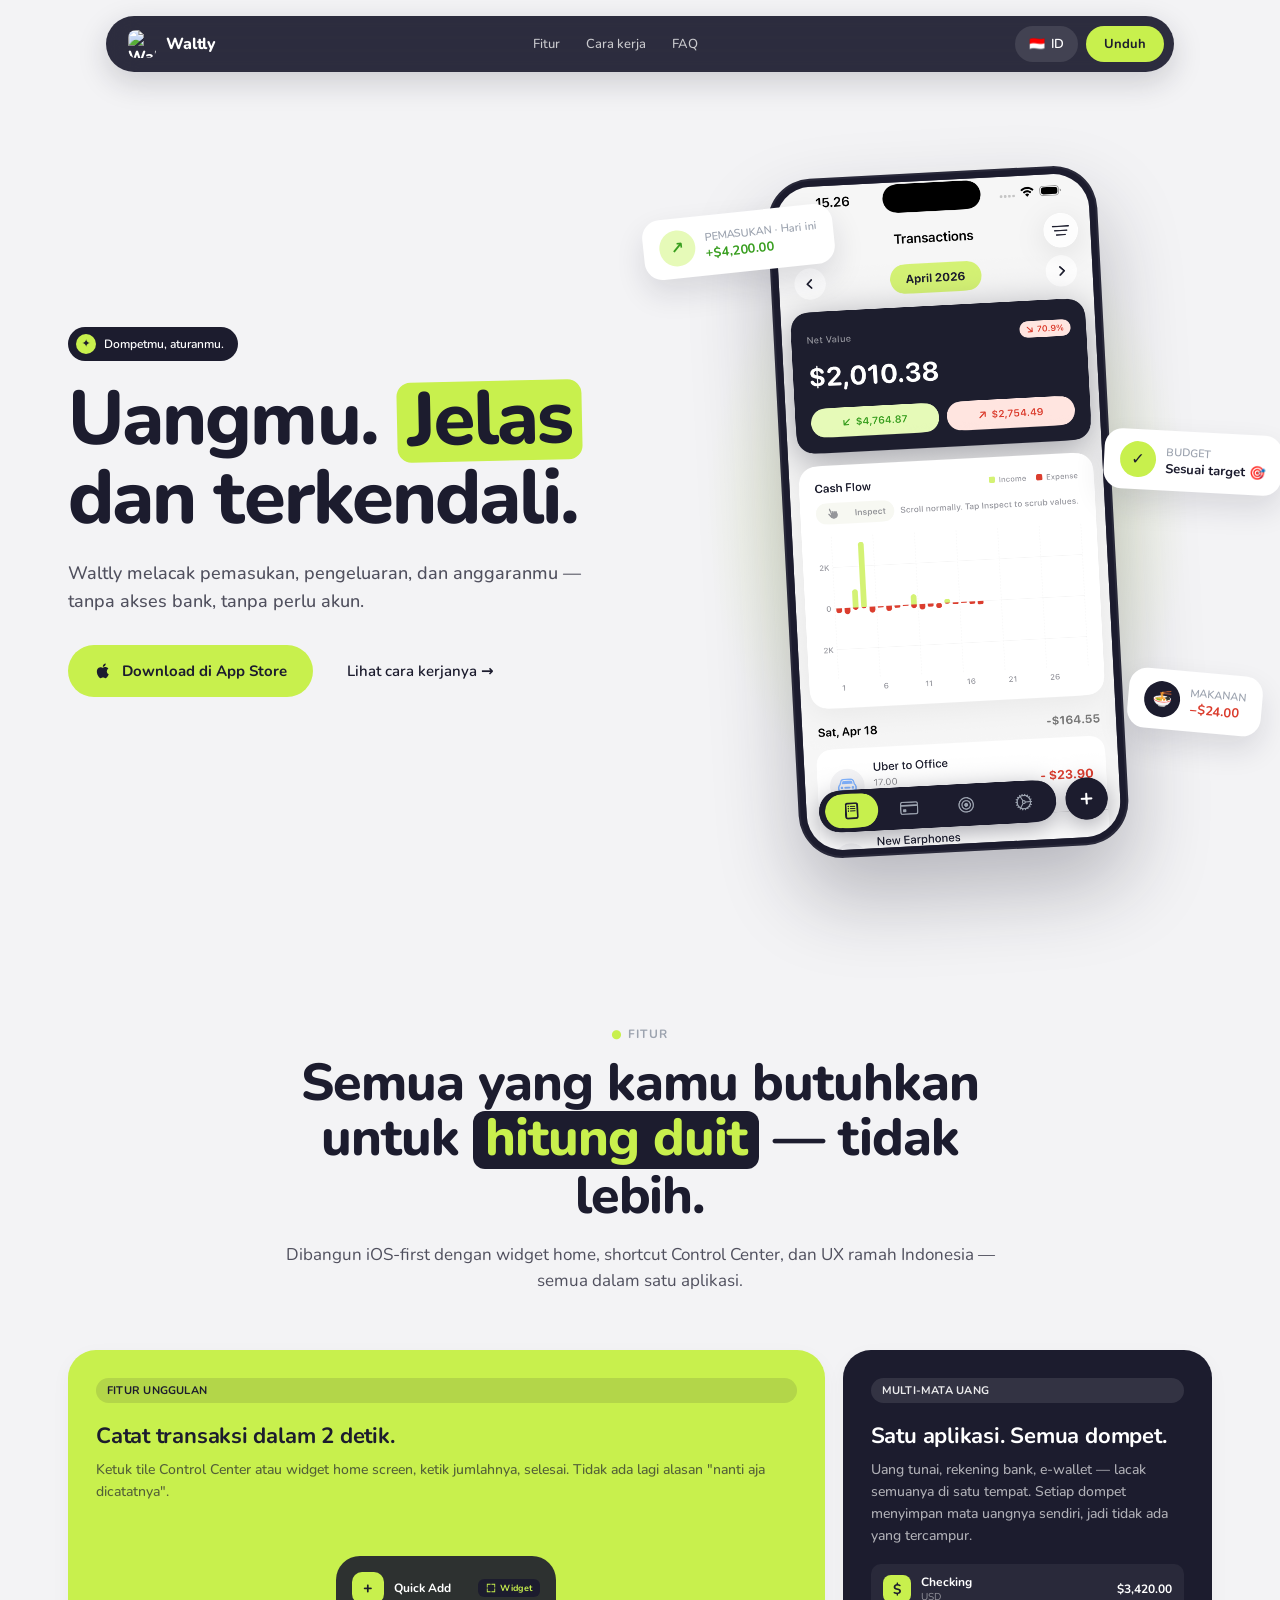
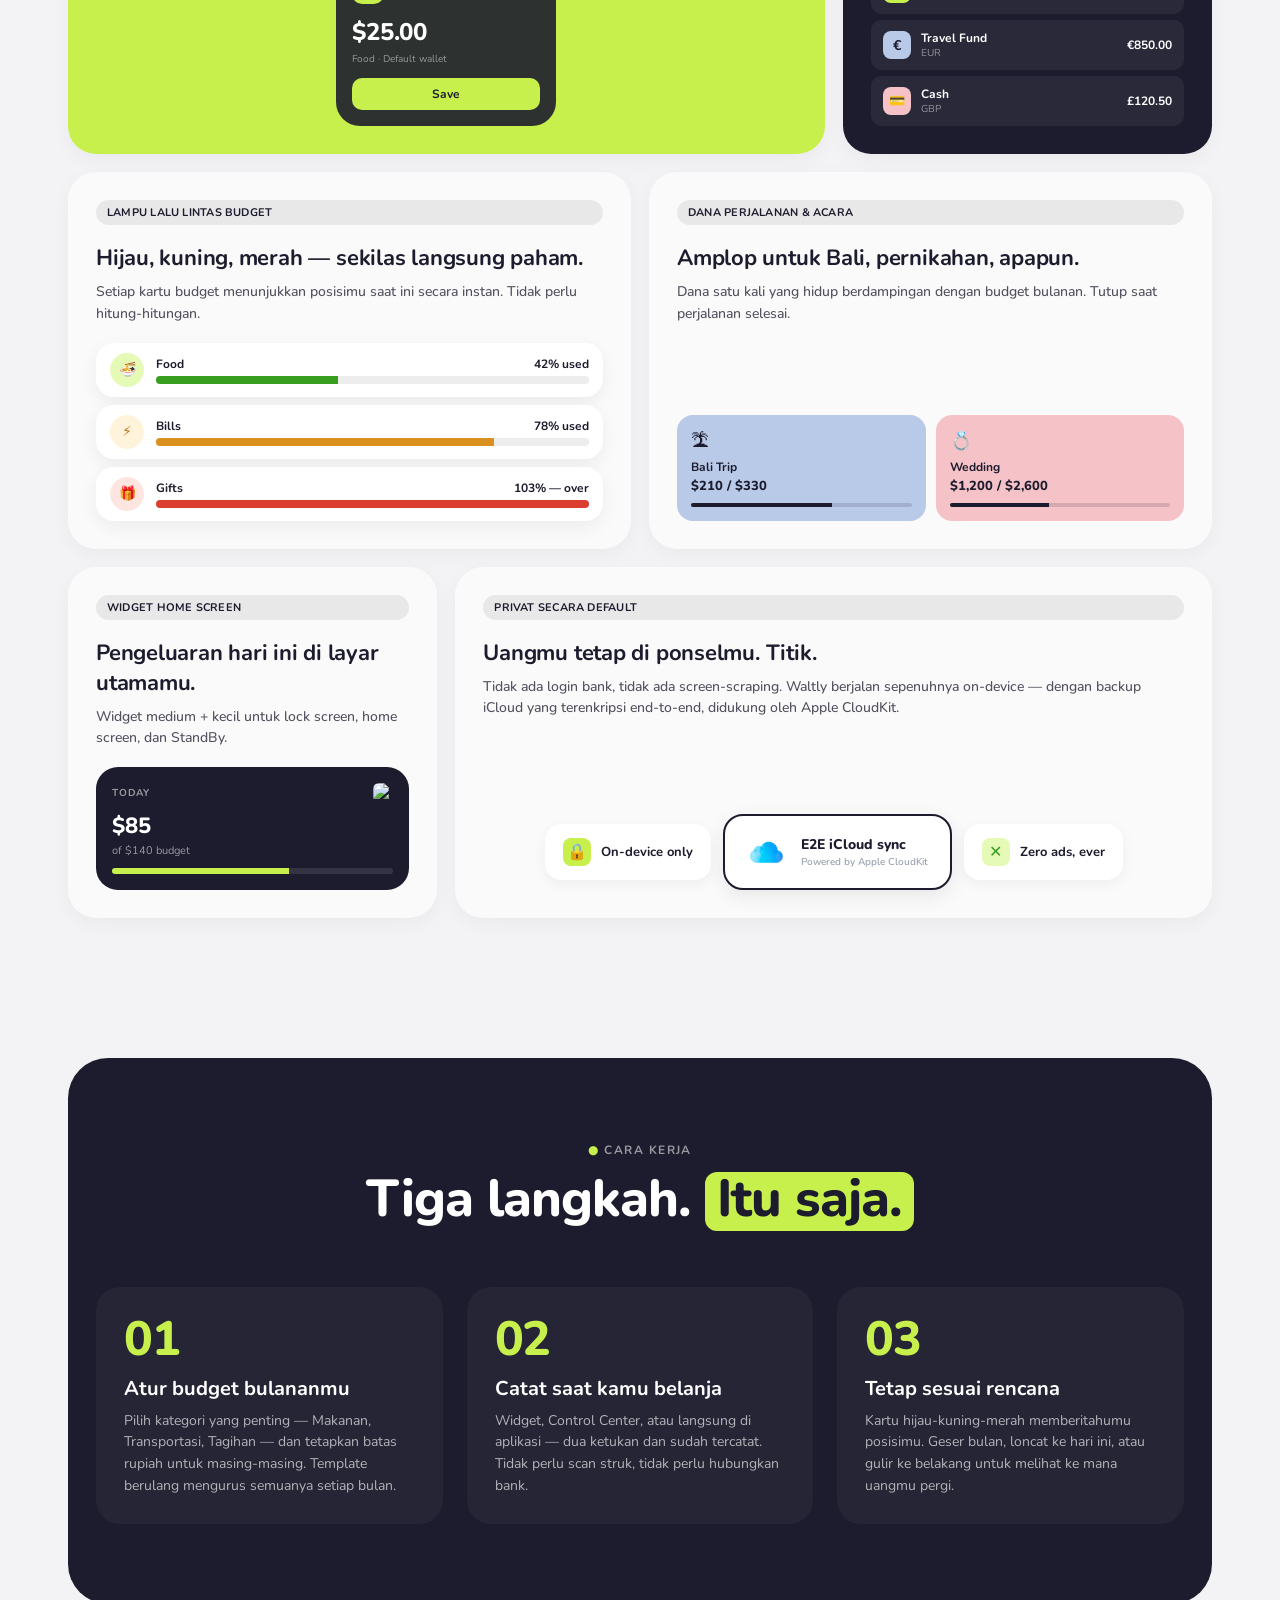
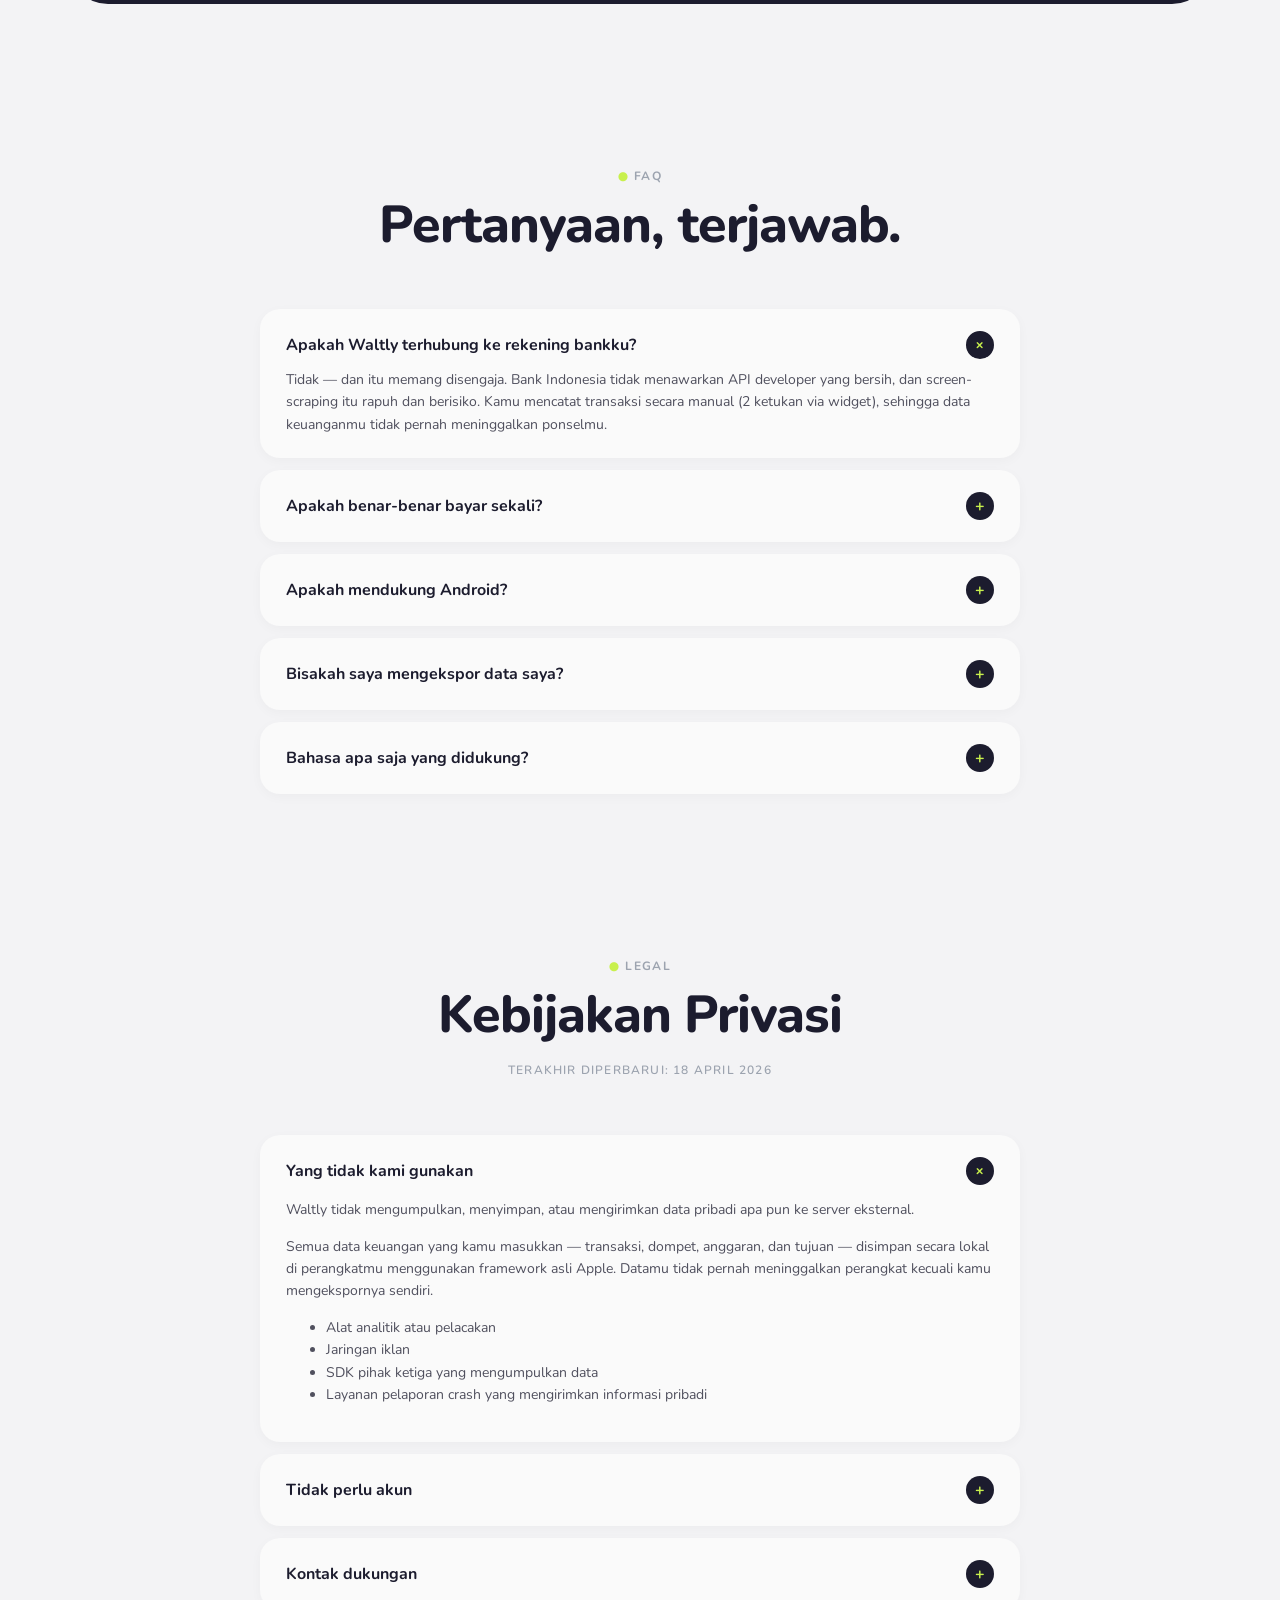
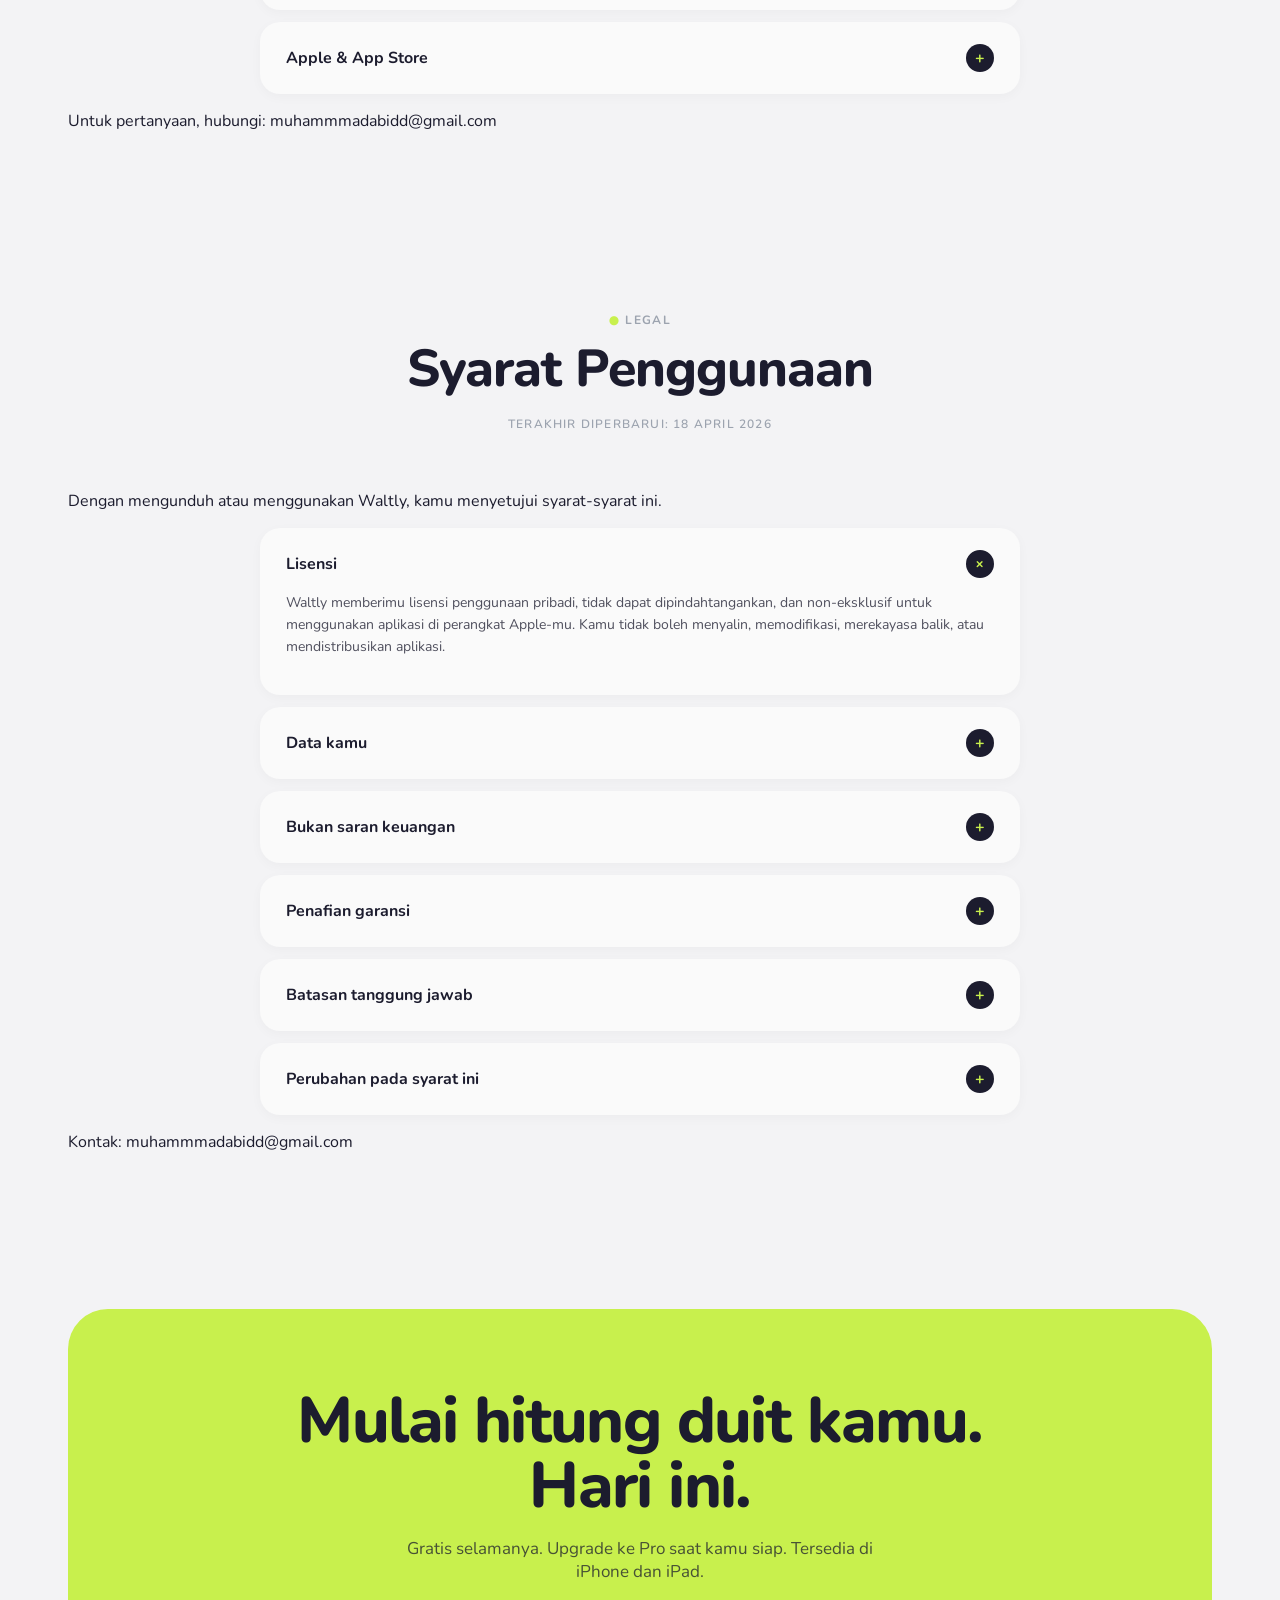
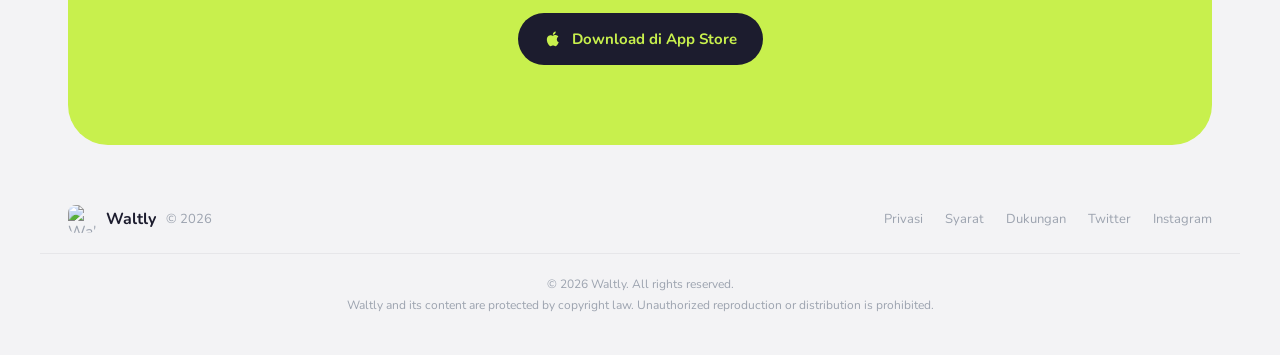
==== commit f2188b8d: "done" ====
--- a/main.html
+++ b/main.html
@@ -7,8 +7,6 @@
   <title>Waltly — Budget harian yang simpel & jujur</title>
   <link rel="stylesheet" href="colors_and_type.css">
   <link rel="stylesheet" href="style.css">
-  <!-- index.html -->
-  <script src="script.js"></script>
 
 </head>
 
@@ -24,7 +22,7 @@
       <div class="nav-links">
         <a href="#features" data-i18n="nav_features">Features</a>
         <a href="#how" data-i18n="nav_how">How it works</a>
-        <a href="#pricing" data-i18n="nav_pricing">Pricing</a>
+        <!-- <a href="#pricing" data-i18n="nav_pricing">Pricing</a> -->
         <a href="#faq" data-i18n="nav_faq">FAQ</a>
       </div>
       <div class="nav-end">
@@ -50,11 +48,9 @@
     <div class="wrap">
       <div class="hero-grid">
         <div>
-          <span class="eyebrow"><span class="dot">🇮🇩</span><span data-i18n="hero_eyebrow">iOS-first, dibuat untuk
-              Indonesia</span></span>
-          <h1 data-i18n-html="hero_h1">Budget harian yang <span class="hl">simpel,</span> cepat, dan jujur.</h1>
-          <p class="hero-sub" data-i18n="hero_sub">Waltly bantu kamu atur pemasukan, pengeluaran, dan budget bulanan —
-            tanpa akses ke rekening bank, tanpa langganan ribet. Bayar sekali, pakai selamanya.</p>
+          <span class="eyebrow"><span class="dot">✦</span><span data-i18n="hero_eyebrow">Your wallet, your rules.</span></span>
+          <h1 data-i18n-html="hero_h1">Your money. <span class="hl">Clear</span> and in control.</h1>
+          <p class="hero-sub" data-i18n="hero_sub">Waltly tracks your income, expenses, and budgets — no bank access required, no account needed.</p>
           <div class="hero-ctas">
             <a href="#download" class="btn-lime">
               <svg width="18" height="18" viewBox="0 0 24 24" fill="currentColor">
@@ -65,12 +61,12 @@
             </a>
             <a href="#how" class="btn-ghost" data-i18n="hero_cta_how">See how it works →</a>
           </div>
-          <div class="hero-meta">
+          <!-- <div class="hero-meta">
             <span class="stars">★★★★★</span>
             <span data-i18n="hero_reviews">4.9 — 2,300+ reviews</span>
             <span style="opacity:0.5">·</span>
             <span data-i18n="hero_price">Free · One-time Pro</span>
-          </div>
+          </div> -->
         </div>
 
         <div class="phone-wrap">
@@ -79,7 +75,7 @@
             <div>
               <div style="font-size:11px; color:var(--hd-muted); font-weight:600;" data-i18n="badge_income">INCOME ·
                 Today</div>
-              <div class="money money-inc">+Rp 6,200,000</div>
+              <div class="money money-inc">+$4,200.00</div>
             </div>
           </div>
           <div class="float-badge fb-3">
@@ -93,21 +89,14 @@
             <div class="fb-icon" style="background:var(--hd-dark); color:#fff;">🍜</div>
             <div>
               <div style="font-size:11px; color:var(--hd-muted); font-weight:600;" data-i18n="badge_food">FOOD</div>
-              <div class="money money-exp">−Rp 35,000</div>
+              <div class="money money-exp">−$24.00</div>
             </div>
           </div>
 
           <div class="phone">
             <div class="phone-inner">
-              <div class="notch"></div>
-              <div class="sbar">
-                <span>9:41</span>
-                <span style="display:flex; gap:5px; align-items:center;">
-                  <span style="font-size:10px;">●●●●</span>
-                  <span style="font-size:10px; opacity:0.75;">5G</span>
-                </span>
-              </div>
-              <div class="phone-body">
+              <img src="assets/SS1.png" alt="HitungDuit App Screenshot" style="width:100%; height:100%; object-fit:cover; display:block;">
+              <div class="phone-body" style="display:none;">
                 <!-- Period pill -->
                 <div style="display:flex; align-items:center; gap:8px; margin:4px 0 14px;">
                   <div
@@ -202,7 +191,8 @@
     </div>
   </section>
 
-  <!-- PROOF STRIP -->
+  <!-- PROOF STRIP (hidden) -->
+  <!--
   <section class="proof">
     <div class="wrap proof-row">
       <div class="proof-stat">
@@ -227,6 +217,7 @@
       </div>
     </div>
   </section>
+  -->
 
   <!-- FEATURES -->
   <section class="features" id="features">
@@ -244,8 +235,7 @@
         <div class="fcard fcard--wide fcard--lime">
           <span class="tag-pill" data-i18n="f1_pill">Hero feature</span>
           <h3 data-i18n="f1_h3">Log a transaction in 2 seconds flat.</h3>
-          <p data-i18n="f1_p">Swipe down from lock screen, tap the Control Center tile, type the amount, done. No more
-            "I'll log it later" excuses.</p>
+          <p data-i18n="f1_p">Tap the Control Center tile or your home screen widget, type the amount, done. No more "I'll log it later" excuses.</p>
           <div class="fvisual">
             <!-- Mini Control Center tile mockup -->
             <div
@@ -255,9 +245,13 @@
                   style="width:32px; height:32px; border-radius:10px; background:var(--hd-lime); color:var(--hd-dark); display:flex; align-items:center; justify-content:center; font-weight:800;">
                   +</div>
                 <div style="font-size:12px; font-weight:700;">Quick Add</div>
+                <div style="margin-left:auto; background:var(--hd-dark); color:var(--hd-lime); padding:3px 8px; border-radius:6px; font-size:9px; font-weight:700; letter-spacing:0.04em; display:flex; align-items:center; gap:4px;">
+                  <svg width="10" height="10" viewBox="0 0 24 24" fill="currentColor"><path d="M4 4h7V2H2v9h2V4zm9-2v2h7v7h2V2h-9zM4 13H2v9h9v-2H4v-7zm16 0v7h-7v2h9v-9h-2z"/></svg>
+                  Widget
+                </div>
               </div>
               <div style="font-size:24px; font-weight:800; font-variant-numeric:tabular-nums; letter-spacing:-0.01em;">
-                Rp 25,000</div>
+                $25.00</div>
               <div style="font-size:10px; color:rgba(255,255,255,0.5); margin-top:4px;">Food · Default wallet</div>
               <div
                 style="margin-top:12px; background:var(--hd-lime); color:var(--hd-dark); text-align:center; padding:8px; border-radius:10px; font-size:12px; font-weight:700;">
@@ -266,25 +260,39 @@
           </div>
         </div>
 
-        <!-- Card 2: Bahasa (narrow, dark) -->
+        <!-- Card 2: Multi-currency (narrow, dark) -->
         <div class="fcard fcard--narrow fcard--dark">
-          <span class="tag-pill" data-i18n="f2_pill">🇮🇩 Bahasa + English</span>
-          <h3 data-i18n="f2_h3">Bahasa Indonesia, natively.</h3>
-          <p data-i18n="f2_p">Rp formatting, local categories, Indonesian copy. Bukan terjemahan — benar-benar dibangun
-            untuk kamu.</p>
+          <span class="tag-pill" data-i18n="f2_pill">Multi-currency</span>
+          <h3 data-i18n="f2_h3">One app. Every wallet.</h3>
+          <p data-i18n="f2_p">Cash, bank accounts, e-wallets — track them all in one place. Each wallet keeps its own currency, so nothing gets mixed up.</p>
           <div class="fvisual">
             <div style="display:flex; flex-direction:column; gap:6px; width:100%;">
               <div
-                style="background:rgba(255,255,255,0.06); padding:8px 12px; border-radius:10px; font-size:12px; display:flex; justify-content:space-between;">
-                <span>Pemasukan</span><span class="tnum" style="color:var(--hd-lime); font-weight:700;">Rp 6,2jt</span>
+                style="background:rgba(255,255,255,0.06); padding:10px 12px; border-radius:10px; font-size:12px; display:flex; align-items:center; gap:10px;">
+                <div style="width:28px; height:28px; border-radius:8px; background:var(--hd-lime); color:var(--hd-dark); display:flex; align-items:center; justify-content:center; font-size:14px; font-weight:700;">$</div>
+                <div style="flex:1;">
+                  <div style="font-weight:700;">Checking</div>
+                  <div style="font-size:10px; color:rgba(255,255,255,0.5);">USD</div>
+                </div>
+                <span class="tnum" style="font-weight:700;">$3,420.00</span>
               </div>
               <div
-                style="background:rgba(255,255,255,0.06); padding:8px 12px; border-radius:10px; font-size:12px; display:flex; justify-content:space-between;">
-                <span>Pengeluaran</span><span class="tnum" style="font-weight:700;">Rp 1,4jt</span>
+                style="background:rgba(255,255,255,0.06); padding:10px 12px; border-radius:10px; font-size:12px; display:flex; align-items:center; gap:10px;">
+                <div style="width:28px; height:28px; border-radius:8px; background:var(--hd-sky); color:var(--hd-dark); display:flex; align-items:center; justify-content:center; font-size:14px; font-weight:700;">€</div>
+                <div style="flex:1;">
+                  <div style="font-weight:700;">Travel Fund</div>
+                  <div style="font-size:10px; color:rgba(255,255,255,0.5);">EUR</div>
+                </div>
+                <span class="tnum" style="font-weight:700;">€850.00</span>
               </div>
               <div
-                style="background:rgba(255,255,255,0.06); padding:8px 12px; border-radius:10px; font-size:12px; display:flex; justify-content:space-between;">
-                <span>Sisa</span><span class="tnum" style="font-weight:700;">Rp 4,8jt</span>
+                style="background:rgba(255,255,255,0.06); padding:10px 12px; border-radius:10px; font-size:12px; display:flex; align-items:center; gap:10px;">
+                <div style="width:28px; height:28px; border-radius:8px; background:var(--hd-blush); color:var(--hd-dark); display:flex; align-items:center; justify-content:center; font-size:13px; font-weight:700;">💳</div>
+                <div style="flex:1;">
+                  <div style="font-weight:700;">Cash</div>
+                  <div style="font-size:10px; color:rgba(255,255,255,0.5);">GBP</div>
+                </div>
+                <span class="tnum" style="font-weight:700;">£120.50</span>
               </div>
             </div>
           </div>
@@ -347,7 +355,7 @@
               <div style="flex:1; background:var(--hd-sky); border-radius:16px; padding:14px; color:var(--hd-dark);">
                 <div style="font-size:18px;">🏝</div>
                 <div style="font-size:12px; font-weight:700; margin-top:6px;">Bali Trip</div>
-                <div class="tnum" style="font-size:13px; font-weight:800; margin-top:2px;">Rp 3.2M / 5M</div>
+                <div class="tnum" style="font-size:13px; font-weight:800; margin-top:2px;">$210 / $330</div>
                 <div
                   style="margin-top:8px; height:4px; background:rgba(28,28,46,0.15); border-radius:999px; overflow:hidden;">
                   <div style="width:64%; height:100%; background:var(--hd-dark);"></div>
@@ -356,7 +364,7 @@
               <div style="flex:1; background:var(--hd-blush); border-radius:16px; padding:14px; color:var(--hd-dark);">
                 <div style="font-size:18px;">💍</div>
                 <div style="font-size:12px; font-weight:700; margin-top:6px;">Wedding</div>
-                <div class="tnum" style="font-size:13px; font-weight:800; margin-top:2px;">Rp 18M / 40M</div>
+                <div class="tnum" style="font-size:13px; font-weight:800; margin-top:2px;">$1,200 / $2,600</div>
                 <div
                   style="margin-top:8px; height:4px; background:rgba(28,28,46,0.15); border-radius:999px; overflow:hidden;">
                   <div style="width:45%; height:100%; background:var(--hd-dark);"></div>
@@ -380,8 +388,8 @@
                 <img src="assets/logo.jpg" alt="Waltly"
                   style="width:20px; height:20px; border-radius:6px; object-fit:cover; display:block;">
               </div>
-              <div class="tnum" style="font-size:22px; font-weight:800; margin-top:8px;">Rp 127k</div>
-              <div style="font-size:11px; color:rgba(255,255,255,0.55); margin-top:2px;">of Rp 200k budget</div>
+              <div class="tnum" style="font-size:22px; font-weight:800; margin-top:8px;">$85</div>
+              <div style="font-size:11px; color:rgba(255,255,255,0.55); margin-top:2px;">of $140 budget</div>
               <div
                 style="margin-top:10px; height:6px; background:rgba(255,255,255,0.1); border-radius:999px; overflow:hidden;">
                 <div style="width:63%; height:100%; background:var(--hd-lime);"></div>
@@ -394,8 +402,7 @@
         <div class="fcard fcard--wide">
           <span class="tag-pill" data-i18n="f6_pill">Private by default</span>
           <h3 data-i18n="f6_h3">Your money stays on your phone. Period.</h3>
-          <p data-i18n="f6_p">No bank logins, no screen-scraping, no "we value your privacy" theater. Waltly runs fully
-            on-device with optional iCloud backup — encrypted end-to-end.</p>
+          <p data-i18n="f6_p">No bank logins, no screen-scraping. Waltly runs fully on-device — with iCloud backup that's encrypted end-to-end, powered by Apple CloudKit.</p>
           <div class="fvisual">
             <div style="display:flex; gap:12px; align-items:center; width:100%; justify-content:center;">
               <div
@@ -406,11 +413,12 @@
                 <div style="font-size:13px; font-weight:700;">On-device only</div>
               </div>
               <div
-                style="background:#fff; border-radius:16px; padding:14px 18px; box-shadow:0 4px 14px rgba(0,0,0,0.05); display:flex; align-items:center; gap:10px;">
-                <div
-                  style="width:28px; height:28px; border-radius:8px; background:var(--hd-dark); color:#fff; display:flex; align-items:center; justify-content:center;">
-                  ☁</div>
-                <div style="font-size:13px; font-weight:700;">E2E iCloud sync</div>
+                style="background:#fff; border-radius:20px; padding:16px 22px; box-shadow:0 6px 20px rgba(0,0,0,0.08); display:flex; align-items:center; gap:14px; border:2px solid var(--hd-dark);">
+                <img src="assets/icloud.png" alt="iCloud" style="width:40px; height:40px; border-radius:12px; object-fit:contain;">
+                <div>
+                  <div style="font-size:14px; font-weight:800;">E2E iCloud sync</div>
+                  <div style="font-size:10px; color:var(--hd-muted); font-weight:600; margin-top:1px;">Powered by Apple CloudKit</div>
+                </div>
               </div>
               <div
                 style="background:#fff; border-radius:16px; padding:14px 18px; box-shadow:0 4px 14px rgba(0,0,0,0.05); display:flex; align-items:center; gap:10px;">
@@ -457,7 +465,8 @@
     </div>
   </section>
 
-  <!-- TESTIMONIALS -->
+  <!-- TESTIMONIALS (hidden) -->
+  <!--
   <section class="tess">
     <div class="wrap">
       <div class="sec-head">
@@ -507,8 +516,10 @@
       </div>
     </div>
   </section>
-
-  <!-- PRICING -->
+  -->
+
+  <!-- PRICING (hidden) -->
+  <!--
   <section class="price" id="pricing">
     <div class="wrap">
       <div class="sec-head">
@@ -551,6 +562,7 @@
       </div>
     </div>
   </section>
+  -->
 
   <!-- FAQ -->
   <section class="faq" id="faq">
@@ -602,38 +614,36 @@
       <div class="sec-head">
         <div class="sec-eye" data-i18n="legal_eye">Legal</div>
         <div class="sec-title" data-i18n="privacy_title">Privacy Policy</div>
-      </div>
-      <div class="legal-doc">
-        <div class="legal-updated" data-i18n="privacy_updated">Last updated: April 18, 2026</div>
-
-        <p data-i18n="privacy_p1">Waltly does not collect, store, or transmit any personal data to external servers.</p>
-        <p data-i18n="privacy_p2">All financial data you enter — transactions, wallets, budgets, and goals — is stored
-          locally on your device using Apple's native frameworks. Your data never leaves your device unless you
-          explicitly export it yourself.</p>
-
-        <h3 data-i18n="privacy_nouse_h">What we do not use</h3>
-        <ul>
-          <li data-i18n="privacy_li1">Analytics or tracking tools</li>
-          <li data-i18n="privacy_li2">Advertising networks</li>
-          <li data-i18n="privacy_li3">Third-party SDKs that collect data</li>
-          <li data-i18n="privacy_li4">Crash reporting services that transmit personal information</li>
-        </ul>
-
-        <h3 data-i18n="privacy_noacct_h">No account required</h3>
-        <p data-i18n="privacy_noacct_p">We do not require you to create an account.</p>
-
-        <h3 data-i18n="privacy_support_h">Support contact</h3>
-        <p data-i18n="privacy_support_p">If you contact us for support via email, we will use your email address solely
-          to respond to your inquiry and will not store it beyond that conversation.</p>
-
-        <h3 data-i18n="privacy_apple_h">Apple &amp; the App Store</h3>
-        <p data-i18n="privacy_apple_p">Apple may collect certain usage data through the App Store as outlined in Apple's
-          own privacy policy, which is independent of Waltly.</p>
-
-        <hr>
-        <p><span data-i18n="privacy_contact">For questions, contact:</span> <a
-            href="mailto:muhammmadabidd@gmail.com">muhammmadabidd@gmail.com</a></p>
-      </div>
+        <div class="sec-sub legal-updated" data-i18n="privacy_updated">Last updated: April 18, 2026</div>
+      </div>
+      <div class="faq-list">
+        <div class="faq-item open">
+          <div class="faq-q"><span data-i18n="privacy_nouse_h">What we do not use</span><span class="faq-chev">+</span></div>
+          <div class="faq-a">
+            <p data-i18n="privacy_p1">Waltly does not collect, store, or transmit any personal data to external servers.</p>
+            <p data-i18n="privacy_p2">All financial data you enter — transactions, wallets, budgets, and goals — is stored locally on your device using Apple's native frameworks. Your data never leaves your device unless you explicitly export it yourself.</p>
+            <ul>
+              <li data-i18n="privacy_li1">Analytics or tracking tools</li>
+              <li data-i18n="privacy_li2">Advertising networks</li>
+              <li data-i18n="privacy_li3">Third-party SDKs that collect data</li>
+              <li data-i18n="privacy_li4">Crash reporting services that transmit personal information</li>
+            </ul>
+          </div>
+        </div>
+        <div class="faq-item">
+          <div class="faq-q"><span data-i18n="privacy_noacct_h">No account required</span><span class="faq-chev">+</span></div>
+          <div class="faq-a"><p data-i18n="privacy_noacct_p">We do not require you to create an account.</p></div>
+        </div>
+        <div class="faq-item">
+          <div class="faq-q"><span data-i18n="privacy_support_h">Support contact</span><span class="faq-chev">+</span></div>
+          <div class="faq-a"><p data-i18n="privacy_support_p">If you contact us for support via email, we will use your email address solely to respond to your inquiry and will not store it beyond that conversation.</p></div>
+        </div>
+        <div class="faq-item">
+          <div class="faq-q"><span data-i18n="privacy_apple_h">Apple &amp; the App Store</span><span class="faq-chev">+</span></div>
+          <div class="faq-a"><p data-i18n="privacy_apple_p">Apple may collect certain usage data through the App Store as outlined in Apple's own privacy policy, which is independent of Waltly.</p></div>
+        </div>
+      </div>
+      <p class="legal-contact"><span data-i18n="privacy_contact">For questions, contact:</span> <a href="mailto:muhammmadabidd@gmail.com">muhammmadabidd@gmail.com</a></p>
     </div>
   </section>
 
@@ -643,40 +653,36 @@
       <div class="sec-head">
         <div class="sec-eye" data-i18n="legal_eye">Legal</div>
         <div class="sec-title" data-i18n="terms_title">Terms of Use</div>
-      </div>
-      <div class="legal-doc">
-        <div class="legal-updated" data-i18n="terms_updated">Last updated: April 18, 2026</div>
-
-        <p data-i18n="terms_intro">By downloading or using Waltly, you agree to these terms.</p>
-
-        <h3 data-i18n="terms_license_h">License</h3>
-        <p data-i18n="terms_license_p">Waltly grants you a personal, non-transferable, non-exclusive license to use the
-          app on your Apple devices. You may not copy, modify, reverse engineer, or distribute the app.</p>
-
-        <h3 data-i18n="terms_data_h">Your data</h3>
-        <p data-i18n="terms_data_p">All data you enter into Waltly belongs to you. We have no access to it. You are
-          responsible for maintaining your own backups.</p>
-
-        <h3 data-i18n="terms_advice_h">No financial advice</h3>
-        <p data-i18n="terms_advice_p">Waltly is a personal budgeting tool. Nothing in the app constitutes financial,
-          investment, or legal advice. Always consult a qualified professional for financial decisions.</p>
-
-        <h3 data-i18n="terms_warranty_h">Disclaimer of warranties</h3>
-        <p data-i18n="terms_warranty_p">Waltly is provided "as is" without warranties of any kind. We do not guarantee
-          that the app will be error-free or uninterrupted.</p>
-
-        <h3 data-i18n="terms_liability_h">Limitation of liability</h3>
-        <p data-i18n="terms_liability_p">To the maximum extent permitted by law, Waltly and its developer shall not be
-          liable for any indirect, incidental, or consequential damages arising from your use of the app.</p>
-
-        <h3 data-i18n="terms_changes_h">Changes to these terms</h3>
-        <p data-i18n="terms_changes_p">We may update these terms at any time. Continued use of the app after changes
-          constitutes acceptance of the new terms.</p>
-
-        <hr>
-        <p><span data-i18n="terms_contact">Contact:</span> <a
-            href="mailto:muhammmadabidd@gmail.com">muhammmadabidd@gmail.com</a></p>
-      </div>
+        <div class="sec-sub legal-updated" data-i18n="terms_updated">Last updated: April 18, 2026</div>
+      </div>
+      <p class="legal-intro" data-i18n="terms_intro">By downloading or using Waltly, you agree to these terms.</p>
+      <div class="faq-list">
+        <div class="faq-item open">
+          <div class="faq-q"><span data-i18n="terms_license_h">License</span><span class="faq-chev">+</span></div>
+          <div class="faq-a"><p data-i18n="terms_license_p">Waltly grants you a personal, non-transferable, non-exclusive license to use the app on your Apple devices. You may not copy, modify, reverse engineer, or distribute the app.</p></div>
+        </div>
+        <div class="faq-item">
+          <div class="faq-q"><span data-i18n="terms_data_h">Your data</span><span class="faq-chev">+</span></div>
+          <div class="faq-a"><p data-i18n="terms_data_p">All data you enter into Waltly belongs to you. We have no access to it. You are responsible for maintaining your own backups.</p></div>
+        </div>
+        <div class="faq-item">
+          <div class="faq-q"><span data-i18n="terms_advice_h">No financial advice</span><span class="faq-chev">+</span></div>
+          <div class="faq-a"><p data-i18n="terms_advice_p">Waltly is a personal budgeting tool. Nothing in the app constitutes financial, investment, or legal advice. Always consult a qualified professional for financial decisions.</p></div>
+        </div>
+        <div class="faq-item">
+          <div class="faq-q"><span data-i18n="terms_warranty_h">Disclaimer of warranties</span><span class="faq-chev">+</span></div>
+          <div class="faq-a"><p data-i18n="terms_warranty_p">Waltly is provided "as is" without warranties of any kind. We do not guarantee that the app will be error-free or uninterrupted.</p></div>
+        </div>
+        <div class="faq-item">
+          <div class="faq-q"><span data-i18n="terms_liability_h">Limitation of liability</span><span class="faq-chev">+</span></div>
+          <div class="faq-a"><p data-i18n="terms_liability_p">To the maximum extent permitted by law, Waltly and its developer shall not be liable for any indirect, incidental, or consequential damages arising from your use of the app.</p></div>
+        </div>
+        <div class="faq-item">
+          <div class="faq-q"><span data-i18n="terms_changes_h">Changes to these terms</span><span class="faq-chev">+</span></div>
+          <div class="faq-a"><p data-i18n="terms_changes_p">We may update these terms at any time. Continued use of the app after changes constitutes acceptance of the new terms.</p></div>
+        </div>
+      </div>
+      <p class="legal-contact"><span data-i18n="terms_contact">Contact:</span> <a href="mailto:muhammmadabidd@gmail.com">muhammmadabidd@gmail.com</a></p>
     </div>
   </section>
 
@@ -720,7 +726,7 @@
   </footer>
 
 
-
+  <script src="script.js"></script>
 </body>
 
 </html>
